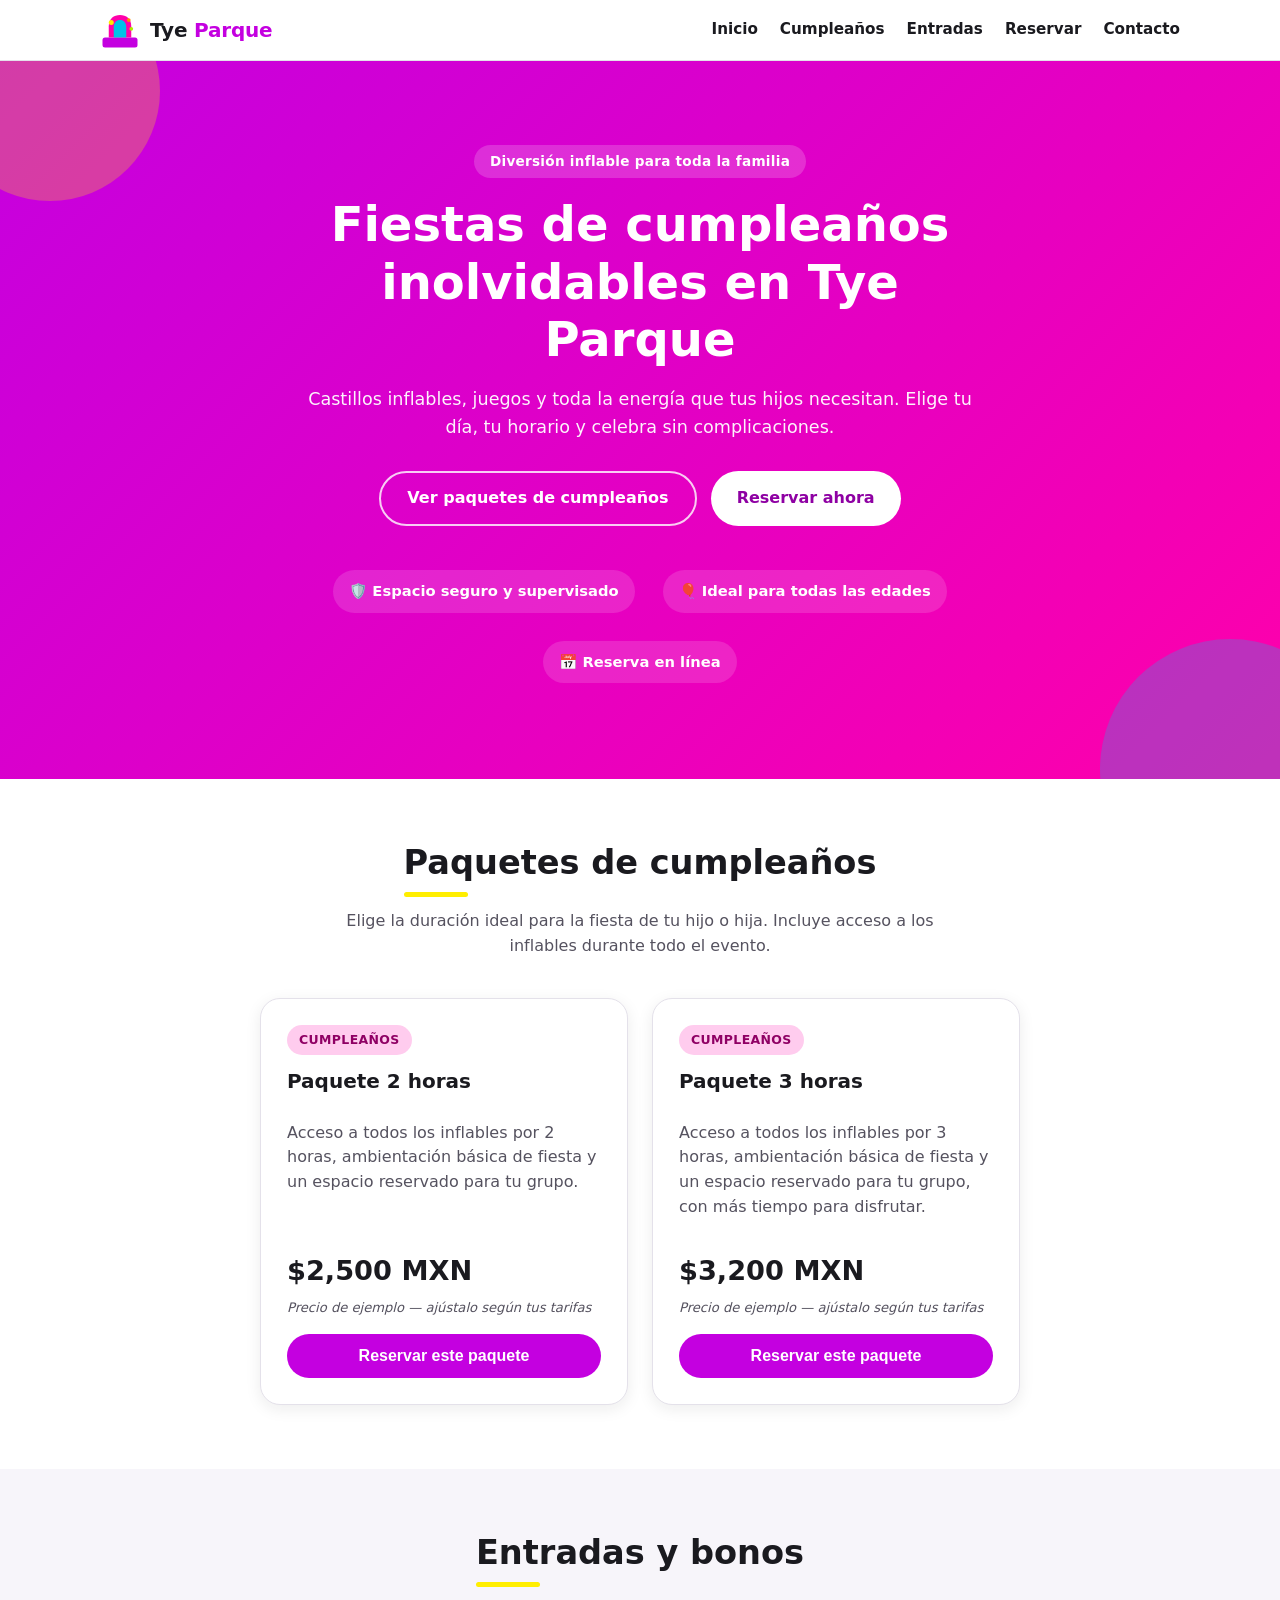
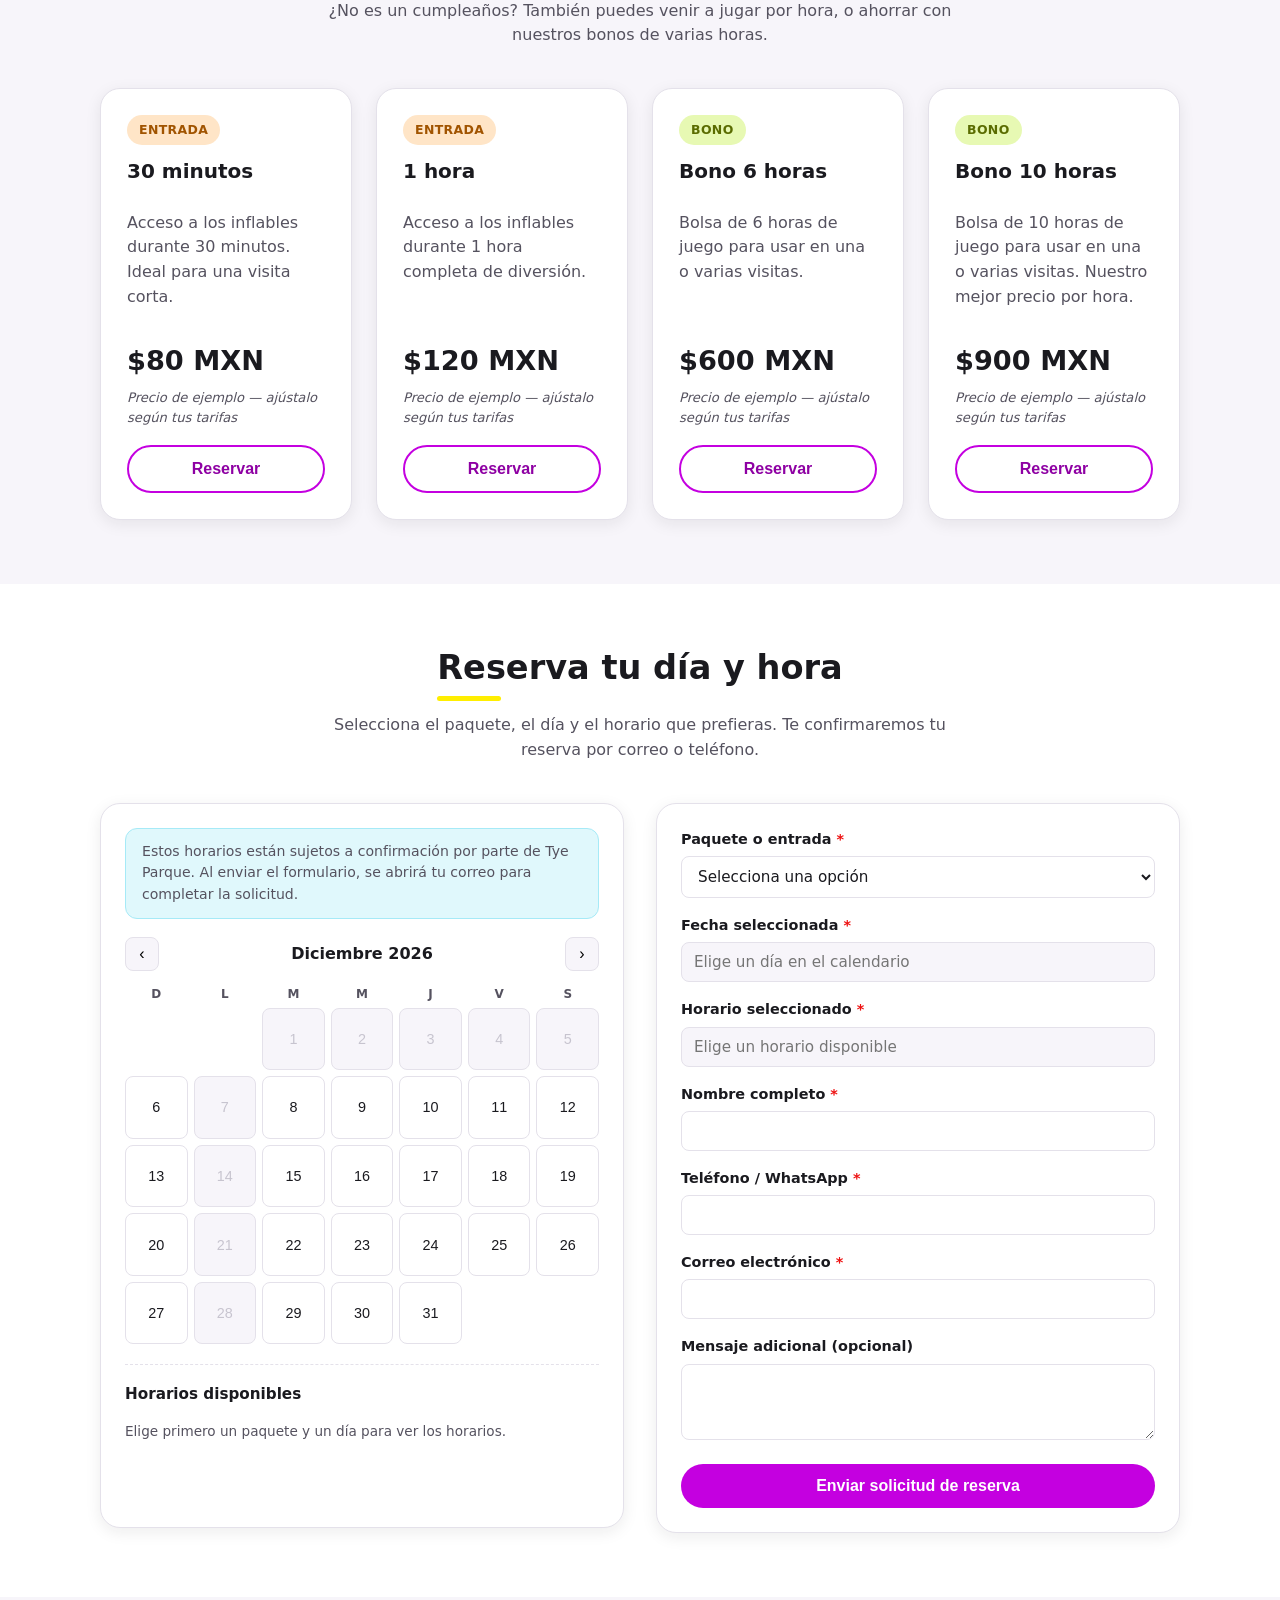
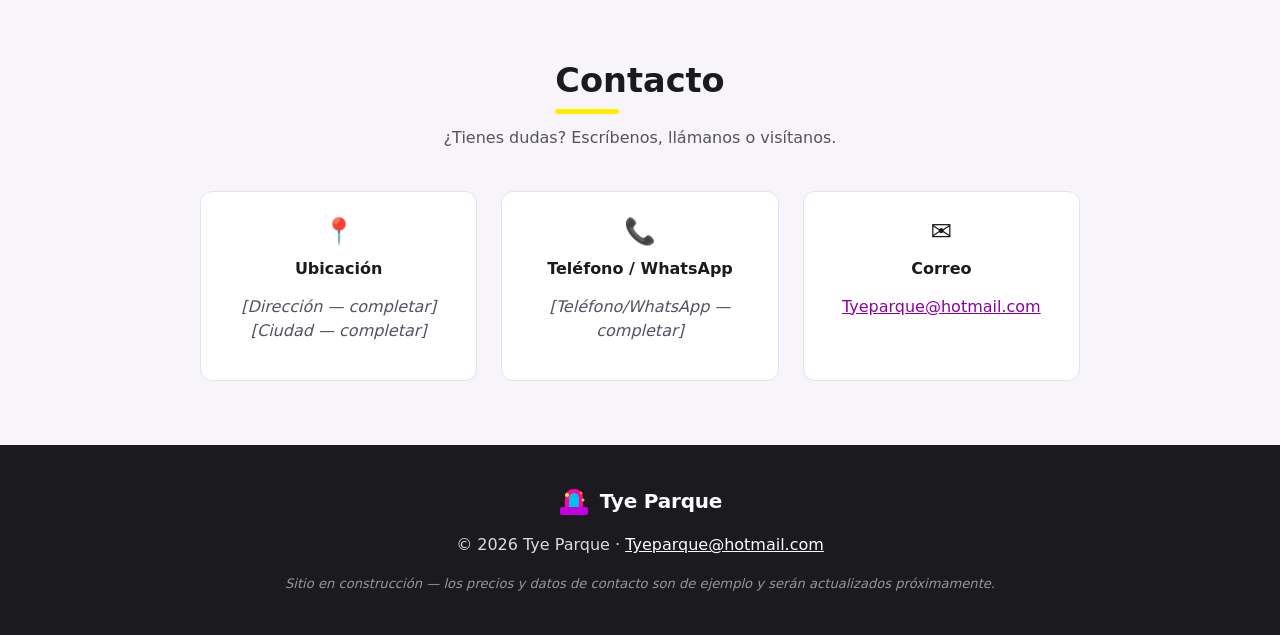
==== index.html @ 2d92a254 "Add Tye Parque static website with birthday booking calendar Builds a single-page site (no framework" ====
<!doctype html>
<html lang="es">
<head>
  <meta charset="UTF-8" />
  <meta name="viewport" content="width=device-width, initial-scale=1.0" />
  <title>Tye Parque — Parque infantil inflable y fiestas de cumpleaños</title>
  <meta name="description" content="Tye Parque: parque infantil inflable para fiestas de cumpleaños. Reserva tu día y hora en línea. Entradas, bonos y paquetes de cumpleaños." />
  <link rel="icon" type="image/svg+xml" href="favicon.svg" />
  <link rel="stylesheet" href="css/styles.css" />
</head>
<body>

  <header class="site-header">
    <div class="container">
      <a class="brand" href="#inicio">
        <img src="assets/logo.svg" alt="" width="40" height="40" />
        <span class="logo-text">Tye <span>Parque</span></span>
      </a>
      <button class="nav-toggle" id="nav-toggle" aria-expanded="false" aria-controls="main-nav" aria-label="Abrir menú">☰</button>
      <nav class="main-nav" id="main-nav">
        <a href="#inicio">Inicio</a>
        <a href="#paquetes">Cumpleaños</a>
        <a href="#entradas">Entradas</a>
        <a href="#reservar">Reservar</a>
        <a href="#contacto">Contacto</a>
      </nav>
    </div>
  </header>

  <main>

    <!-- ===== Hero ===== -->
    <section id="inicio" class="hero">
      <div class="container hero-inner">
        <span class="hero-eyebrow">Diversión inflable para toda la familia</span>
        <h1>Fiestas de cumpleaños inolvidables en Tye Parque</h1>
        <p>Castillos inflables, juegos y toda la energía que tus hijos necesitan. Elige tu día, tu horario y celebra sin complicaciones.</p>
        <div class="hero-actions">
          <a class="btn btn-outline" href="#paquetes">Ver paquetes de cumpleaños</a>
          <a class="btn btn-primary" href="#reservar" style="background:#fff;color:var(--color-primary-dark);">Reservar ahora</a>
        </div>
        <div class="trust-badges">
          <span class="trust-badge">🛡️ Espacio seguro y supervisado</span>
          <span class="trust-badge">🎈 Ideal para todas las edades</span>
          <span class="trust-badge">📅 Reserva en línea</span>
        </div>
      </div>
    </section>

    <!-- ===== Paquetes de cumpleaños ===== -->
    <section id="paquetes" class="section">
      <div class="container">
        <div class="section-head">
          <h2>Paquetes de cumpleaños</h2>
          <p class="section-lead">Elige la duración ideal para la fiesta de tu hijo o hija. Incluye acceso a los inflables durante todo el evento.</p>
        </div>
        <div class="card-grid card-grid--2">

          <div class="card">
            <span class="chip chip--cumple">Cumpleaños</span>
            <h3>Paquete 2 horas</h3>
            <p>Acceso a todos los inflables por 2 horas, ambientación básica de fiesta y un espacio reservado para tu grupo.</p>
            <div class="price-row">
              <!-- PLACEHOLDER:PRICE -->
              <span class="price-example">$2,500 MXN</span>
            </div>
            <small class="placeholder-note">Precio de ejemplo — ajústalo según tus tarifas</small>
            <button class="btn btn-primary btn-block reservar-paquete" data-package="cumple_2h">Reservar este paquete</button>
          </div>

          <div class="card">
            <span class="chip chip--cumple">Cumpleaños</span>
            <h3>Paquete 3 horas</h3>
            <p>Acceso a todos los inflables por 3 horas, ambientación básica de fiesta y un espacio reservado para tu grupo, con más tiempo para disfrutar.</p>
            <div class="price-row">
              <!-- PLACEHOLDER:PRICE -->
              <span class="price-example">$3,200 MXN</span>
            </div>
            <small class="placeholder-note">Precio de ejemplo — ajústalo según tus tarifas</small>
            <button class="btn btn-primary btn-block reservar-paquete" data-package="cumple_3h">Reservar este paquete</button>
          </div>

        </div>
      </div>
    </section>

    <!-- ===== Entradas y bonos ===== -->
    <section id="entradas" class="section section--alt">
      <div class="container">
        <div class="section-head">
          <h2>Entradas y bonos</h2>
          <p class="section-lead">¿No es un cumpleaños? También puedes venir a jugar por hora, o ahorrar con nuestros bonos de varias horas.</p>
        </div>
        <div class="card-grid">

          <div class="card">
            <span class="chip chip--entrada">Entrada</span>
            <h3>30 minutos</h3>
            <p>Acceso a los inflables durante 30 minutos. Ideal para una visita corta.</p>
            <div class="price-row">
              <!-- PLACEHOLDER:PRICE -->
              <span class="price-example">$80 MXN</span>
            </div>
            <small class="placeholder-note">Precio de ejemplo — ajústalo según tus tarifas</small>
            <button class="btn btn-secondary btn-block reservar-paquete" data-package="entrada_30m">Reservar</button>
          </div>

          <div class="card">
            <span class="chip chip--entrada">Entrada</span>
            <h3>1 hora</h3>
            <p>Acceso a los inflables durante 1 hora completa de diversión.</p>
            <div class="price-row">
              <!-- PLACEHOLDER:PRICE -->
              <span class="price-example">$120 MXN</span>
            </div>
            <small class="placeholder-note">Precio de ejemplo — ajústalo según tus tarifas</small>
            <button class="btn btn-secondary btn-block reservar-paquete" data-package="entrada_1h">Reservar</button>
          </div>

          <div class="card">
            <span class="chip chip--bono">Bono</span>
            <h3>Bono 6 horas</h3>
            <p>Bolsa de 6 horas de juego para usar en una o varias visitas.</p>
            <div class="price-row">
              <!-- PLACEHOLDER:PRICE -->
              <span class="price-example">$600 MXN</span>
            </div>
            <small class="placeholder-note">Precio de ejemplo — ajústalo según tus tarifas</small>
            <button class="btn btn-secondary btn-block reservar-paquete" data-package="bono_6h">Reservar</button>
          </div>

          <div class="card">
            <span class="chip chip--bono">Bono</span>
            <h3>Bono 10 horas</h3>
            <p>Bolsa de 10 horas de juego para usar en una o varias visitas. Nuestro mejor precio por hora.</p>
            <div class="price-row">
              <!-- PLACEHOLDER:PRICE -->
              <span class="price-example">$900 MXN</span>
            </div>
            <small class="placeholder-note">Precio de ejemplo — ajústalo según tus tarifas</small>
            <button class="btn btn-secondary btn-block reservar-paquete" data-package="bono_10h">Reservar</button>
          </div>

        </div>
      </div>
    </section>

    <!-- ===== Reservar ===== -->
    <section id="reservar" class="section">
      <div class="container">
        <div class="section-head">
          <h2>Reserva tu día y hora</h2>
          <p class="section-lead">Selecciona el paquete, el día y el horario que prefieras. Te confirmaremos tu reserva por correo o teléfono.</p>
        </div>

        <div class="reserve-layout">

          <div class="calendar-card">
            <div class="reserve-note">
              Estos horarios están sujetos a confirmación por parte de Tye Parque. Al enviar el formulario, se abrirá tu correo para completar la solicitud.
            </div>
            <div class="calendar-header">
              <button type="button" id="cal-prev" aria-label="Mes anterior">‹</button>
              <span id="calendar-month-label"></span>
              <button type="button" id="cal-next" aria-label="Mes siguiente">›</button>
            </div>
            <div class="calendar-weekdays">
              <span>D</span><span>L</span><span>M</span><span>M</span><span>J</span><span>V</span><span>S</span>
            </div>
            <div class="calendar-grid" id="calendar-grid"></div>

            <div class="timeslots-wrap">
              <h4>Horarios disponibles</h4>
              <p class="muted-hint" id="timeslots-hint">Elige primero un paquete y un día para ver los horarios.</p>
              <div class="timeslot-grid" id="timeslot-grid"></div>
            </div>

            <p class="selection-summary" id="selection-summary"></p>
          </div>

          <div class="form-card">
            <form id="reservation-form" novalidate>
              <div class="form-field">
                <label for="paquete">Paquete o entrada <span class="required-mark">*</span></label>
                <select id="paquete" name="paquete" required>
                  <option value="">Selecciona una opción</option>
                  <option value="cumple_2h">Cumpleaños — 2 horas</option>
                  <option value="cumple_3h">Cumpleaños — 3 horas</option>
                  <option value="entrada_30m">Entrada — 30 minutos</option>
                  <option value="entrada_1h">Entrada — 1 hora</option>
                  <option value="bono_6h">Bono — 6 horas</option>
                  <option value="bono_10h">Bono — 10 horas</option>
                </select>
                <span class="field-error">Selecciona un paquete o entrada.</span>
              </div>

              <div class="form-field">
                <label for="fecha">Fecha seleccionada <span class="required-mark">*</span></label>
                <input type="text" id="fecha" name="fecha" placeholder="Elige un día en el calendario" readonly required />
                <span class="field-error">Selecciona un día en el calendario.</span>
              </div>

              <div class="form-field">
                <label for="hora">Horario seleccionado <span class="required-mark">*</span></label>
                <input type="text" id="hora" name="hora" placeholder="Elige un horario disponible" readonly required />
                <span class="field-error">Selecciona un horario disponible.</span>
              </div>

              <div class="form-field">
                <label for="nombre">Nombre completo <span class="required-mark">*</span></label>
                <input type="text" id="nombre" name="nombre" required />
                <span class="field-error">Escribe tu nombre.</span>
              </div>

              <div class="form-field">
                <label for="telefono">Teléfono / WhatsApp <span class="required-mark">*</span></label>
                <input type="tel" id="telefono" name="telefono" required />
                <span class="field-error">Escribe un teléfono válido.</span>
              </div>

              <div class="form-field">
                <label for="email">Correo electrónico <span class="required-mark">*</span></label>
                <input type="email" id="email" name="email" required />
                <span class="field-error">Escribe un correo válido.</span>
              </div>

              <div class="form-field">
                <label for="mensaje">Mensaje adicional (opcional)</label>
                <textarea id="mensaje" name="mensaje" rows="3"></textarea>
              </div>

              <button type="submit" class="btn btn-primary btn-block">Enviar solicitud de reserva</button>

              <div class="form-status" id="form-status" role="status"></div>
            </form>
          </div>

        </div>
      </div>
    </section>

    <!-- ===== Contacto ===== -->
    <section id="contacto" class="section section--alt">
      <div class="container">
        <div class="section-head">
          <h2>Contacto</h2>
          <p class="section-lead">¿Tienes dudas? Escríbenos, llámanos o visítanos.</p>
        </div>
        <div class="contact-grid">
          <div class="contact-card">
            <div class="icon">📍</div>
            <h3>Ubicación</h3>
            <p class="placeholder-text">[Dirección — completar]<br />[Ciudad — completar]</p>
          </div>
          <div class="contact-card">
            <div class="icon">📞</div>
            <h3>Teléfono / WhatsApp</h3>
            <p class="placeholder-text">[Teléfono/WhatsApp — completar]</p>
          </div>
          <div class="contact-card">
            <div class="icon">✉️</div>
            <h3>Correo</h3>
            <p><a href="mailto:Tyeparque@hotmail.com">Tyeparque@hotmail.com</a></p>
          </div>
        </div>
      </div>
    </section>

  </main>

  <footer class="site-footer">
    <div class="container">
      <div class="brand">
        <img src="assets/logo.svg" alt="" width="32" height="32" />
        <span class="logo-text" style="color:#fff;">Tye Parque</span>
      </div>
      <p>© <span id="footer-year"></span> Tye Parque · <a href="mailto:Tyeparque@hotmail.com">Tyeparque@hotmail.com</a></p>
      <p class="footer-disclaimer">Sitio en construcción — los precios y datos de contacto son de ejemplo y serán actualizados próximamente.</p>
    </div>
  </footer>

  <script src="js/calendar.js" defer></script>
  <script src="js/form.js" defer></script>
  <script>
    document.getElementById('footer-year').textContent = new Date().getFullYear();
    document.getElementById('nav-toggle').addEventListener('click', function () {
      var nav = document.getElementById('main-nav');
      var isOpen = nav.classList.toggle('is-open');
      this.setAttribute('aria-expanded', isOpen ? 'true' : 'false');
    });
    document.getElementById('main-nav').addEventListener('click', function (e) {
      if (e.target.tagName === 'A') {
        this.classList.remove('is-open');
        document.getElementById('nav-toggle').setAttribute('aria-expanded', 'false');
      }
    });
  </script>
</body>
</html>
---- css/styles.css ----
/* ===== Tye Parque — Design tokens ===== */
:root {
  /* Brand palette (from reference images) */
  --tp-magenta: #FF00AA;
  --tp-purple: #C400E0;
  --tp-cyan: #00C2E8;
  --tp-yellow: #FFEE00;
  --tp-orange: #FF8A00;
  --tp-red: #EE1111;
  --tp-lime: #AEEA00;

  /* Functional roles */
  --color-primary: var(--tp-purple);
  --color-primary-dark: #8E00A3;
  --color-secondary: var(--tp-cyan);
  --color-secondary-dark: #0092B0;
  --color-accent-cumple: var(--tp-magenta);
  --color-accent-entrada: var(--tp-orange);
  --color-accent-bono: var(--tp-lime);
  --color-accent-warn: var(--tp-red);
  --color-accent-highlight: var(--tp-yellow);

  /* Neutrals */
  --color-ink: #1a1a1f;
  --color-ink-soft: #55525f;
  --color-bg: #ffffff;
  --color-bg-alt: #f7f5fa;
  --color-border: #e4e1ea;
  --color-white: #ffffff;

  --radius-md: 12px;
  --radius-lg: 20px;
  --shadow-card: 0 4px 16px rgba(26, 26, 31, 0.08);
  --shadow-card-hover: 0 8px 24px rgba(26, 26, 31, 0.14);
  --max-width: 1120px;
}

* {
  box-sizing: border-box;
}

html {
  scroll-behavior: smooth;
  scroll-padding-top: 76px;
}

body {
  margin: 0;
  font-family: "Segoe UI", system-ui, -apple-system, Roboto, sans-serif;
  color: var(--color-ink);
  background: var(--color-bg);
  line-height: 1.55;
}

img,
svg {
  max-width: 100%;
  display: block;
}

a {
  color: var(--color-primary-dark);
}

.container {
  max-width: var(--max-width);
  margin: 0 auto;
  padding: 0 20px;
}

h1,
h2,
h3 {
  line-height: 1.2;
  margin: 0 0 12px;
}

h2 {
  font-size: clamp(1.6rem, 3vw, 2.1rem);
  position: relative;
  display: inline-block;
}

h2::after {
  content: "";
  display: block;
  width: 64px;
  height: 5px;
  border-radius: 3px;
  background: var(--tp-yellow);
  margin-top: 8px;
}

.section-lead {
  color: var(--color-ink-soft);
  max-width: 640px;
  margin: 0 auto 36px;
}

.section {
  padding: 64px 0;
}

.section--alt {
  background: var(--color-bg-alt);
}

.section-head {
  text-align: center;
  margin-bottom: 40px;
}

/* ===== Buttons ===== */
.btn {
  display: inline-flex;
  align-items: center;
  justify-content: center;
  gap: 8px;
  border: none;
  border-radius: 999px;
  padding: 13px 26px;
  font-size: 1rem;
  font-weight: 600;
  cursor: pointer;
  text-decoration: none;
  transition: transform 0.15s ease, box-shadow 0.15s ease, background 0.15s ease;
}

.btn:focus-visible {
  outline: 3px solid var(--color-secondary);
  outline-offset: 2px;
}

.btn-primary {
  background: var(--color-primary);
  color: var(--color-white);
}

.btn-primary:hover {
  background: var(--color-primary-dark);
  transform: translateY(-1px);
}

.btn-secondary {
  background: var(--color-white);
  color: var(--color-primary-dark);
  border: 2px solid var(--color-primary);
}

.btn-secondary:hover {
  background: var(--color-bg-alt);
}

.btn-outline {
  background: transparent;
  color: var(--color-white);
  border: 2px solid rgba(255, 255, 255, 0.8);
}

.btn-outline:hover {
  background: rgba(255, 255, 255, 0.15);
}

.btn-block {
  width: 100%;
}

/* ===== Header ===== */
.site-header {
  position: sticky;
  top: 0;
  z-index: 50;
  background: var(--color-white);
  border-bottom: 1px solid var(--color-border);
}

.site-header .container {
  display: flex;
  align-items: center;
  justify-content: space-between;
  gap: 16px;
  padding-top: 10px;
  padding-bottom: 10px;
}

.brand {
  display: flex;
  align-items: center;
  gap: 10px;
  text-decoration: none;
  color: var(--color-ink);
}

.logo-text {
  font-weight: 800;
  font-size: 1.25rem;
  letter-spacing: -0.01em;
}

.logo-text span {
  color: var(--color-primary);
}

.main-nav {
  display: flex;
  align-items: center;
  gap: 22px;
}

.main-nav a {
  color: var(--color-ink);
  text-decoration: none;
  font-weight: 600;
  font-size: 0.95rem;
}

.main-nav a:hover {
  color: var(--color-primary);
}

.nav-toggle {
  display: none;
  background: none;
  border: 2px solid var(--color-border);
  border-radius: 8px;
  padding: 8px 10px;
  font-size: 1.2rem;
  cursor: pointer;
}

/* ===== Hero ===== */
.hero {
  background: linear-gradient(135deg, var(--tp-purple) 0%, var(--tp-magenta) 100%);
  color: var(--color-white);
  padding: 84px 0 96px;
  text-align: center;
  position: relative;
  overflow: hidden;
}

.hero::before,
.hero::after {
  content: "";
  position: absolute;
  border-radius: 50%;
  opacity: 0.25;
}

.hero::before {
  width: 220px;
  height: 220px;
  background: var(--tp-yellow);
  top: -80px;
  left: -60px;
}

.hero::after {
  width: 260px;
  height: 260px;
  background: var(--tp-cyan);
  bottom: -120px;
  right: -80px;
}

.hero-inner {
  position: relative;
  z-index: 1;
  max-width: 720px;
  margin: 0 auto;
}

.hero-eyebrow {
  display: inline-block;
  background: rgba(255, 255, 255, 0.18);
  border-radius: 999px;
  padding: 6px 16px;
  font-weight: 600;
  font-size: 0.85rem;
  margin-bottom: 18px;
  letter-spacing: 0.02em;
}

.hero h1 {
  font-size: clamp(2rem, 5vw, 3rem);
  margin-bottom: 14px;
}

.hero p {
  font-size: 1.1rem;
  opacity: 0.95;
  margin-bottom: 30px;
}

.hero-actions {
  display: flex;
  gap: 14px;
  justify-content: center;
  flex-wrap: wrap;
}

.trust-badges {
  display: flex;
  gap: 28px;
  justify-content: center;
  flex-wrap: wrap;
  margin-top: 44px;
  position: relative;
  z-index: 1;
}

.trust-badge {
  display: flex;
  align-items: center;
  gap: 8px;
  font-weight: 600;
  font-size: 0.92rem;
  background: rgba(255, 255, 255, 0.14);
  padding: 10px 16px;
  border-radius: 999px;
}

/* ===== Cards grid ===== */
.card-grid {
  display: grid;
  grid-template-columns: repeat(auto-fit, minmax(240px, 1fr));
  gap: 24px;
}

.card-grid--2 {
  grid-template-columns: repeat(auto-fit, minmax(280px, 1fr));
  max-width: 760px;
  margin: 0 auto;
}

.card {
  background: var(--color-white);
  border: 1px solid var(--color-border);
  border-radius: var(--radius-lg);
  padding: 26px;
  box-shadow: var(--shadow-card);
  display: flex;
  flex-direction: column;
  transition: box-shadow 0.15s ease, transform 0.15s ease;
}

.card:hover {
  box-shadow: var(--shadow-card-hover);
  transform: translateY(-2px);
}

.chip {
  display: inline-block;
  align-self: flex-start;
  font-size: 0.78rem;
  font-weight: 700;
  text-transform: uppercase;
  letter-spacing: 0.03em;
  padding: 5px 12px;
  border-radius: 999px;
  color: var(--color-ink);
  margin-bottom: 14px;
}

.chip--cumple {
  background: color-mix(in srgb, var(--color-accent-cumple) 20%, white);
  color: #8f0064;
}

.chip--entrada {
  background: color-mix(in srgb, var(--color-accent-entrada) 22%, white);
  color: #a15400;
}

.chip--bono {
  background: color-mix(in srgb, var(--color-accent-bono) 30%, white);
  color: #5a6c00;
}

.card h3 {
  font-size: 1.25rem;
}

.card p {
  color: var(--color-ink-soft);
  flex-grow: 1;
}

.price-row {
  display: flex;
  align-items: baseline;
  gap: 8px;
  margin: 14px 0 6px;
}

.price-example {
  font-size: 1.7rem;
  font-weight: 800;
  color: var(--color-ink);
}

.placeholder-note {
  display: block;
  color: var(--color-ink-soft);
  font-style: italic;
  font-size: 0.82rem;
  margin-bottom: 16px;
}

.placeholder-text {
  color: var(--color-ink-soft);
  font-style: italic;
}

/* ===== Reservation section ===== */
.reserve-layout {
  display: grid;
  grid-template-columns: 1fr 1fr;
  gap: 32px;
  align-items: start;
}

.reserve-note {
  background: color-mix(in srgb, var(--tp-cyan) 12%, white);
  border: 1px solid color-mix(in srgb, var(--tp-cyan) 35%, white);
  border-radius: var(--radius-md);
  padding: 12px 16px;
  font-size: 0.88rem;
  color: var(--color-ink-soft);
  margin-bottom: 18px;
}

.calendar-card,
.form-card {
  background: var(--color-white);
  border: 1px solid var(--color-border);
  border-radius: var(--radius-lg);
  padding: 24px;
  box-shadow: var(--shadow-card);
}

.calendar-header {
  display: flex;
  align-items: center;
  justify-content: space-between;
  margin-bottom: 14px;
}

.calendar-header button {
  background: var(--color-bg-alt);
  border: 1px solid var(--color-border);
  border-radius: 8px;
  width: 34px;
  height: 34px;
  font-size: 1rem;
  cursor: pointer;
}

.calendar-header button:hover {
  background: var(--color-border);
}

#calendar-month-label {
  font-weight: 700;
  text-transform: capitalize;
}

.calendar-weekdays,
.calendar-grid {
  display: grid;
  grid-template-columns: repeat(7, 1fr);
  gap: 6px;
}

.calendar-weekdays span {
  text-align: center;
  font-size: 0.75rem;
  font-weight: 700;
  color: var(--color-ink-soft);
  padding-bottom: 4px;
}

.day-btn {
  aspect-ratio: 1 / 1;
  border: 1px solid var(--color-border);
  background: var(--color-bg);
  border-radius: 8px;
  cursor: pointer;
  font-size: 0.9rem;
  color: var(--color-ink);
}

.day-btn:hover:not(:disabled) {
  border-color: var(--color-secondary);
}

.day-btn:disabled {
  color: #c7c4cf;
  background: var(--color-bg-alt);
  cursor: not-allowed;
}

.day-btn.is-empty {
  border: none;
  background: transparent;
  cursor: default;
}

.day-btn.is-selected {
  background: var(--color-secondary);
  border-color: var(--color-secondary-dark);
  color: var(--color-white);
  font-weight: 700;
}

.timeslots-wrap {
  margin-top: 20px;
  padding-top: 18px;
  border-top: 1px dashed var(--color-border);
}

.timeslots-wrap h4 {
  margin: 0 0 10px;
  font-size: 0.95rem;
}

.timeslot-grid {
  display: grid;
  grid-template-columns: repeat(auto-fill, minmax(78px, 1fr));
  gap: 8px;
}

.slot-btn {
  border: 1px solid var(--color-border);
  background: var(--color-bg);
  border-radius: 8px;
  padding: 8px 4px;
  font-size: 0.85rem;
  cursor: pointer;
}

.slot-btn:hover {
  border-color: var(--color-secondary);
}

.slot-btn.is-selected {
  background: var(--color-primary);
  border-color: var(--color-primary-dark);
  color: var(--color-white);
  font-weight: 700;
}

.selection-summary {
  margin-top: 16px;
  font-size: 0.9rem;
  font-weight: 600;
  color: var(--color-primary-dark);
  min-height: 1.2em;
}

.muted-hint {
  color: var(--color-ink-soft);
  font-size: 0.85rem;
}

/* ===== Form ===== */
.form-field {
  margin-bottom: 16px;
}

.form-field label {
  display: block;
  font-weight: 600;
  margin-bottom: 6px;
  font-size: 0.9rem;
}

.required-mark {
  color: var(--color-accent-warn);
}

.form-field input,
.form-field select,
.form-field textarea {
  width: 100%;
  padding: 10px 12px;
  border: 1px solid var(--color-border);
  border-radius: 8px;
  font-size: 0.95rem;
  font-family: inherit;
  background: var(--color-white);
  color: var(--color-ink);
}

.form-field input:focus,
.form-field select:focus,
.form-field textarea:focus {
  outline: none;
  border-color: var(--color-secondary);
  box-shadow: 0 0 0 3px color-mix(in srgb, var(--color-secondary) 25%, white);
}

.form-field input[readonly] {
  background: var(--color-bg-alt);
  color: var(--color-ink-soft);
}

.field-error {
  color: var(--color-accent-warn);
  font-size: 0.8rem;
  margin-top: 4px;
  display: none;
}

.form-field.has-error input,
.form-field.has-error select {
  border-color: var(--color-accent-warn);
}

.form-field.has-error .field-error {
  display: block;
}

.form-status {
  margin-top: 14px;
  padding: 12px 14px;
  border-radius: 8px;
  font-size: 0.88rem;
  display: none;
}

.form-status.is-visible {
  display: block;
}

.form-status.is-success {
  background: color-mix(in srgb, var(--tp-lime) 25%, white);
  color: #4a5a00;
}

.form-status.is-error {
  background: color-mix(in srgb, var(--tp-red) 12%, white);
  color: #a10c0c;
}

/* ===== Contact ===== */
.contact-grid {
  display: grid;
  grid-template-columns: repeat(auto-fit, minmax(220px, 1fr));
  gap: 24px;
  max-width: 880px;
  margin: 0 auto;
}

.contact-card {
  background: var(--color-white);
  border: 1px solid var(--color-border);
  border-radius: var(--radius-md);
  padding: 20px;
  text-align: center;
}

.contact-card .icon {
  font-size: 1.6rem;
  margin-bottom: 8px;
}

.contact-card h3 {
  font-size: 1rem;
  margin-bottom: 6px;
}

/* ===== Footer ===== */
.site-footer {
  background: var(--color-ink);
  color: rgba(255, 255, 255, 0.85);
  padding: 40px 0 28px;
  text-align: center;
}

.site-footer .brand {
  color: var(--color-white);
  justify-content: center;
  margin-bottom: 12px;
}

.site-footer a {
  color: var(--color-white);
}

.footer-disclaimer {
  margin-top: 16px;
  font-size: 0.82rem;
  color: rgba(255, 255, 255, 0.55);
  font-style: italic;
}

/* ===== Responsive ===== */
@media (max-width: 860px) {
  .reserve-layout {
    grid-template-columns: 1fr;
  }
}

@media (max-width: 720px) {
  .main-nav {
    position: fixed;
    top: 60px;
    left: 0;
    right: 0;
    background: var(--color-white);
    flex-direction: column;
    align-items: flex-start;
    padding: 18px 20px;
    gap: 16px;
    border-bottom: 1px solid var(--color-border);
    box-shadow: var(--shadow-card);
    transform: translateY(-8px);
    opacity: 0;
    pointer-events: none;
    transition: opacity 0.15s ease, transform 0.15s ease;
  }

  .main-nav.is-open {
    transform: translateY(0);
    opacity: 1;
    pointer-events: auto;
  }

  .nav-toggle {
    display: inline-flex;
  }

  .hero {
    padding: 64px 0 72px;
  }
}
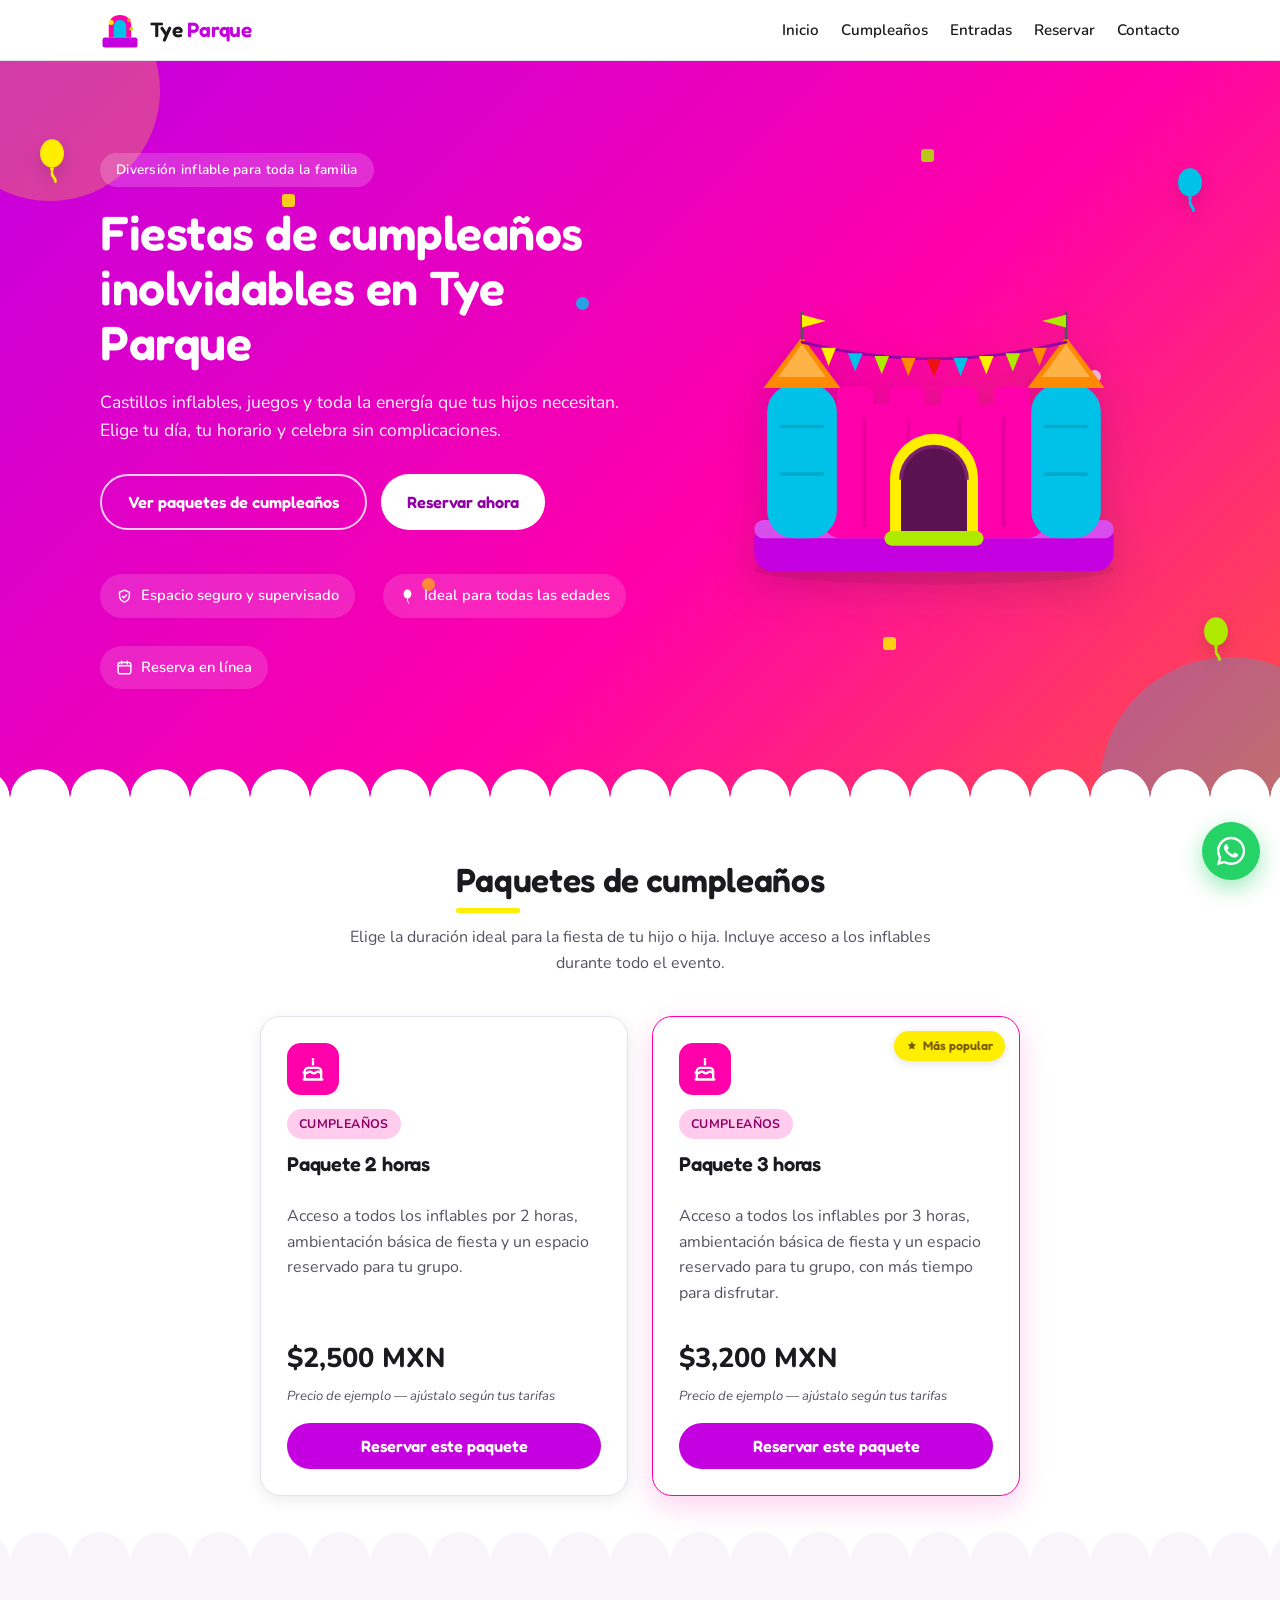
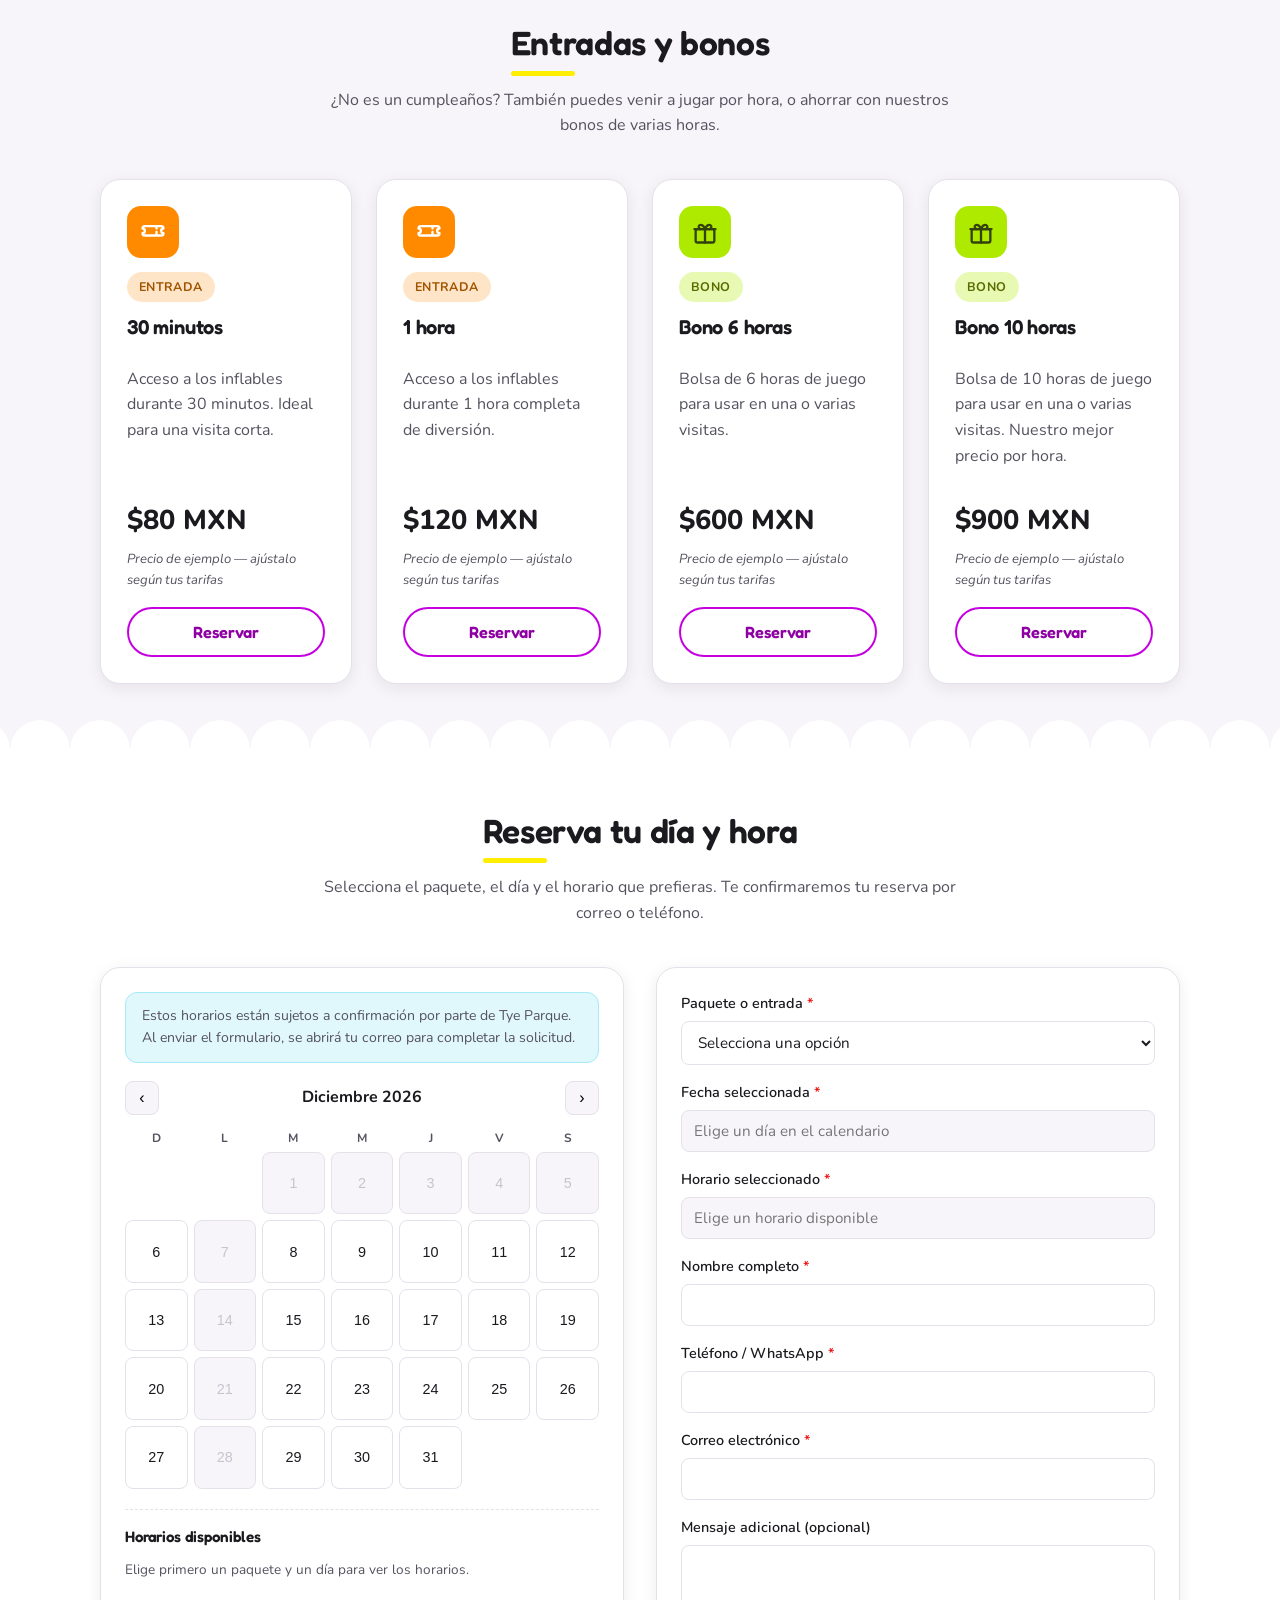
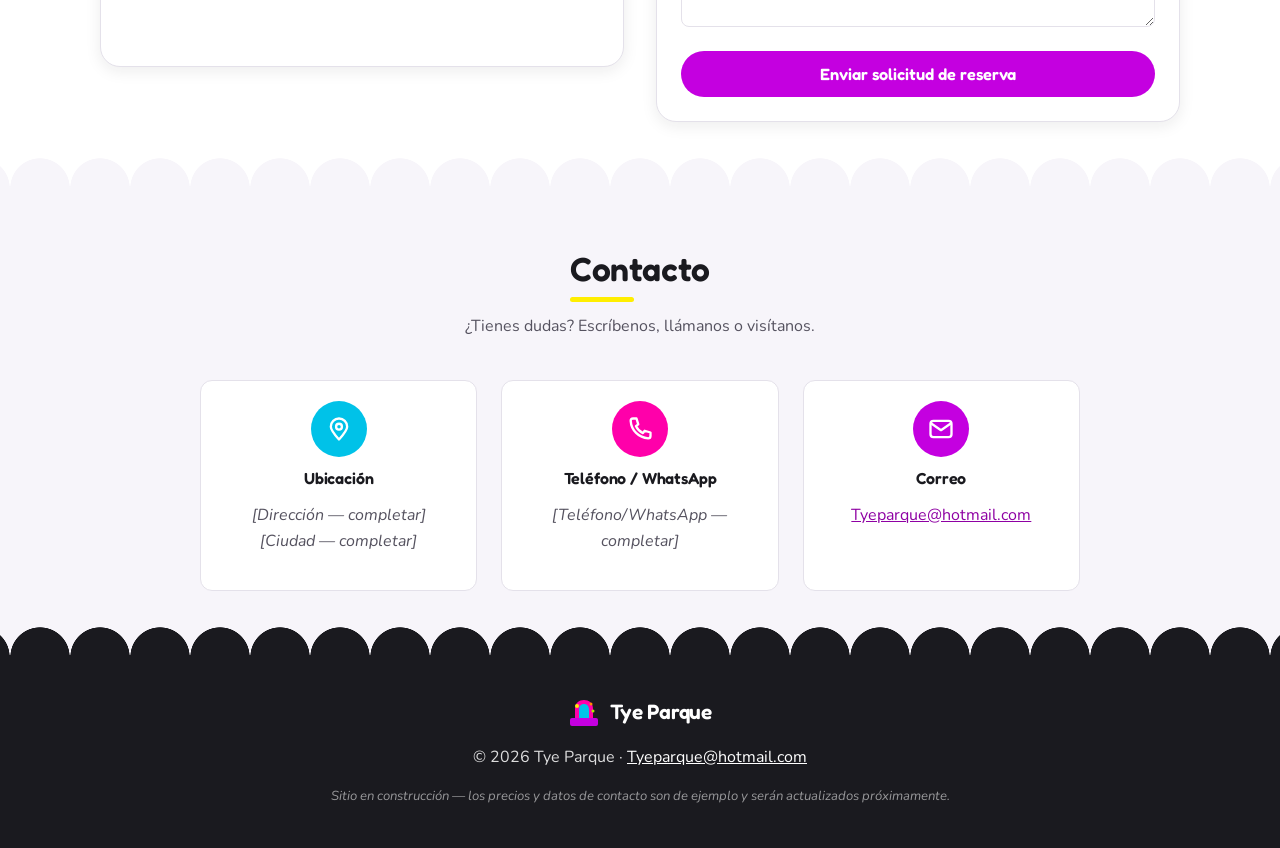
==== commit 5a307c9e: "re-diseño" ====
--- a/index.html
+++ b/index.html
@@ -6,9 +6,61 @@
   <title>Tye Parque — Parque infantil inflable y fiestas de cumpleaños</title>
   <meta name="description" content="Tye Parque: parque infantil inflable para fiestas de cumpleaños. Reserva tu día y hora en línea. Entradas, bonos y paquetes de cumpleaños." />
   <link rel="icon" type="image/svg+xml" href="favicon.svg" />
+  <link rel="preconnect" href="https://fonts.googleapis.com" />
+  <link rel="preconnect" href="https://fonts.gstatic.com" crossorigin />
+  <link rel="stylesheet" href="https://fonts.googleapis.com/css2?family=Fredoka:wght@400;500;600;700&family=Nunito:wght@400;600;700;800&display=swap" />
   <link rel="stylesheet" href="css/styles.css" />
 </head>
 <body>
+
+  <!-- ===== Sprite de íconos SVG (reutilizables con <use>) ===== -->
+  <svg class="svg-sprite" xmlns="http://www.w3.org/2000/svg" aria-hidden="true" focusable="false">
+    <symbol id="i-shield" viewBox="0 0 24 24" fill="none" stroke="currentColor" stroke-width="2" stroke-linecap="round" stroke-linejoin="round">
+      <path d="M12 3l7 3v5c0 4.5-3 7.5-7 9-4-1.5-7-4.5-7-9V6l7-3z"/><path d="M9 12l2 2 4-4"/>
+    </symbol>
+    <symbol id="i-balloon" viewBox="0 0 24 24" fill="currentColor">
+      <ellipse cx="12" cy="8.5" rx="5.5" ry="6.5"/>
+      <path d="M11 15h2l-.6 2.2h-.8z"/>
+      <path d="M12 17.5c0 2 1.6 2 1.6 4" fill="none" stroke="currentColor" stroke-width="1.3" stroke-linecap="round"/>
+    </symbol>
+    <symbol id="i-calendar" viewBox="0 0 24 24" fill="none" stroke="currentColor" stroke-width="2" stroke-linecap="round" stroke-linejoin="round">
+      <rect x="3" y="5" width="18" height="16" rx="3"/><path d="M3 9.5h18M8 3v4M16 3v4"/>
+    </symbol>
+    <symbol id="i-clock" viewBox="0 0 24 24" fill="none" stroke="currentColor" stroke-width="2" stroke-linecap="round" stroke-linejoin="round">
+      <circle cx="12" cy="12" r="9"/><path d="M12 7v5l3.5 2"/>
+    </symbol>
+    <symbol id="i-cake" viewBox="0 0 24 24" fill="none" stroke="currentColor" stroke-width="2" stroke-linecap="round" stroke-linejoin="round">
+      <path d="M4 21h16M5 21v-7a3 3 0 0 1 3-3h8a3 3 0 0 1 3 3v7"/>
+      <path d="M4 15c1.2 1 2.3 1 3.5 0s2.3-1 3.5 0 2.3 1 3.5 0 2.3-1 3.5 0"/>
+      <path d="M12 8V5.5"/><circle cx="12" cy="3.6" r="1.1" fill="currentColor" stroke="none"/>
+    </symbol>
+    <symbol id="i-ticket" viewBox="0 0 24 24" fill="none" stroke="currentColor" stroke-width="2" stroke-linecap="round" stroke-linejoin="round">
+      <path d="M3 9a2 2 0 0 1 2-2h14a2 2 0 0 1 2 2 2 2 0 0 0 0 4 2 2 0 0 1-2 2H5a2 2 0 0 1-2-2 2 2 0 0 0 0-4z"/>
+      <path d="M15 7v10" stroke-dasharray="2 3"/>
+    </symbol>
+    <symbol id="i-gift" viewBox="0 0 24 24" fill="none" stroke="currentColor" stroke-width="2" stroke-linecap="round" stroke-linejoin="round">
+      <rect x="4" y="9.5" width="16" height="11.5" rx="1.6"/><path d="M3 9.5h18M12 9.5V21"/>
+      <path d="M12 9.5C11 6.5 9 5.5 7.6 6S6.2 8.6 8 9.5M12 9.5c1-3 3-4 4.4-3.5S18 8.6 16 9.5"/>
+    </symbol>
+    <symbol id="i-location" viewBox="0 0 24 24" fill="none" stroke="currentColor" stroke-width="2" stroke-linecap="round" stroke-linejoin="round">
+      <path d="M12 21c4-4.5 7-8 7-11a7 7 0 0 0-14 0c0 3 3 6.5 7 11z"/><circle cx="12" cy="10" r="2.5"/>
+    </symbol>
+    <symbol id="i-phone" viewBox="0 0 24 24" fill="none" stroke="currentColor" stroke-width="2" stroke-linecap="round" stroke-linejoin="round">
+      <path d="M6 3h3l1.5 5-2 1.5a12 12 0 0 0 6 6l1.5-2 5 1.5v3a2 2 0 0 1-2 2A16 16 0 0 1 4 5a2 2 0 0 1 2-2z"/>
+    </symbol>
+    <symbol id="i-mail" viewBox="0 0 24 24" fill="none" stroke="currentColor" stroke-width="2" stroke-linecap="round" stroke-linejoin="round">
+      <rect x="3" y="5" width="18" height="14" rx="2.5"/><path d="M4 7.5l8 5.5 8-5.5"/>
+    </symbol>
+    <symbol id="i-star" viewBox="0 0 24 24" fill="currentColor">
+      <path d="M12 2.5l2.6 5.7 6.2.7-4.6 4.2 1.3 6.1L12 16.9 6.5 19.2l1.3-6.1L3.2 8.9l6.2-.7z"/>
+    </symbol>
+    <symbol id="i-menu" viewBox="0 0 24 24" fill="none" stroke="currentColor" stroke-width="2.2" stroke-linecap="round">
+      <path d="M4 7h16M4 12h16M4 17h16"/>
+    </symbol>
+    <symbol id="i-whatsapp" viewBox="0 0 24 24" fill="currentColor">
+      <path d="M12.04 2C6.58 2 2.13 6.45 2.13 11.91c0 1.75.46 3.45 1.32 4.95L2 22l5.25-1.38a9.9 9.9 0 0 0 4.79 1.22h.01c5.46 0 9.91-4.45 9.91-9.91C21.96 6.45 17.5 2 12.04 2zm0 18.15h-.01a8.2 8.2 0 0 1-4.19-1.15l-.3-.18-3.12.82.83-3.04-.2-.31a8.23 8.23 0 0 1-1.26-4.38c0-4.54 3.7-8.24 8.25-8.24 2.2 0 4.28.86 5.84 2.42a8.2 8.2 0 0 1 2.42 5.83c0 4.54-3.7 8.24-8.24 8.24zm4.52-6.16c-.25-.12-1.47-.72-1.69-.81-.23-.08-.39-.12-.56.13-.16.25-.64.81-.79.97-.14.17-.29.19-.54.06-.25-.12-1.05-.39-1.99-1.23-.74-.66-1.23-1.47-1.38-1.72-.14-.25-.02-.38.11-.51.11-.11.25-.29.37-.43.13-.14.17-.25.25-.42.08-.17.04-.31-.02-.43-.06-.12-.56-1.34-.76-1.84-.2-.48-.4-.42-.56-.43l-.48-.01c-.17 0-.43.06-.66.31-.23.25-.86.85-.86 2.07 0 1.22.89 2.4 1.01 2.56.12.17 1.75 2.67 4.23 3.74.59.26 1.05.41 1.41.52.59.19 1.13.16 1.56.1.48-.07 1.47-.6 1.68-1.18.21-.58.21-1.07.14-1.18-.06-.11-.22-.17-.47-.29z"/>
+    </symbol>
+  </svg>
 
   <header class="site-header">
     <div class="container">
@@ -16,7 +68,9 @@
         <img src="assets/logo.svg" alt="" width="40" height="40" />
         <span class="logo-text">Tye <span>Parque</span></span>
       </a>
-      <button class="nav-toggle" id="nav-toggle" aria-expanded="false" aria-controls="main-nav" aria-label="Abrir menú">☰</button>
+      <button class="nav-toggle" id="nav-toggle" aria-expanded="false" aria-controls="main-nav" aria-label="Abrir menú">
+        <svg class="icon" aria-hidden="true"><use href="#i-menu"/></svg>
+      </button>
       <nav class="main-nav" id="main-nav">
         <a href="#inicio">Inicio</a>
         <a href="#paquetes">Cumpleaños</a>
@@ -31,32 +85,49 @@
 
     <!-- ===== Hero ===== -->
     <section id="inicio" class="hero">
+      <span class="conf conf--1" aria-hidden="true"></span>
+      <span class="conf conf--2" aria-hidden="true"></span>
+      <span class="conf conf--3" aria-hidden="true"></span>
+      <span class="conf conf--4" aria-hidden="true"></span>
+      <span class="conf conf--5" aria-hidden="true"></span>
+      <span class="conf conf--6" aria-hidden="true"></span>
+
+      <svg class="hero-balloon hero-balloon--a" aria-hidden="true"><use href="#i-balloon"/></svg>
+      <svg class="hero-balloon hero-balloon--b" aria-hidden="true"><use href="#i-balloon"/></svg>
+      <svg class="hero-balloon hero-balloon--c" aria-hidden="true"><use href="#i-balloon"/></svg>
+
       <div class="container hero-inner">
-        <span class="hero-eyebrow">Diversión inflable para toda la familia</span>
-        <h1>Fiestas de cumpleaños inolvidables en Tye Parque</h1>
-        <p>Castillos inflables, juegos y toda la energía que tus hijos necesitan. Elige tu día, tu horario y celebra sin complicaciones.</p>
-        <div class="hero-actions">
-          <a class="btn btn-outline" href="#paquetes">Ver paquetes de cumpleaños</a>
-          <a class="btn btn-primary" href="#reservar" style="background:#fff;color:var(--color-primary-dark);">Reservar ahora</a>
-        </div>
-        <div class="trust-badges">
-          <span class="trust-badge">🛡️ Espacio seguro y supervisado</span>
-          <span class="trust-badge">🎈 Ideal para todas las edades</span>
-          <span class="trust-badge">📅 Reserva en línea</span>
+        <div class="hero-copy">
+          <span class="hero-eyebrow">Diversión inflable para toda la familia</span>
+          <h1>Fiestas de cumpleaños inolvidables en Tye Parque</h1>
+          <p>Castillos inflables, juegos y toda la energía que tus hijos necesitan. Elige tu día, tu horario y celebra sin complicaciones.</p>
+          <div class="hero-actions">
+            <a class="btn btn-outline" href="#paquetes">Ver paquetes de cumpleaños</a>
+            <a class="btn btn-on-hero" href="#reservar">Reservar ahora</a>
+          </div>
+          <div class="trust-badges">
+            <span class="trust-badge"><svg class="icon" aria-hidden="true"><use href="#i-shield"/></svg> Espacio seguro y supervisado</span>
+            <span class="trust-badge"><svg class="icon" aria-hidden="true"><use href="#i-balloon"/></svg> Ideal para todas las edades</span>
+            <span class="trust-badge"><svg class="icon" aria-hidden="true"><use href="#i-calendar"/></svg> Reserva en línea</span>
+          </div>
+        </div>
+        <div class="hero-art">
+          <img src="assets/hero-castle.svg" alt="" class="hero-castle" width="480" height="380" />
         </div>
       </div>
     </section>
 
     <!-- ===== Paquetes de cumpleaños ===== -->
-    <section id="paquetes" class="section">
+    <section id="paquetes" class="section scallop-top">
       <div class="container">
-        <div class="section-head">
+        <div class="section-head reveal">
           <h2>Paquetes de cumpleaños</h2>
           <p class="section-lead">Elige la duración ideal para la fiesta de tu hijo o hija. Incluye acceso a los inflables durante todo el evento.</p>
         </div>
         <div class="card-grid card-grid--2">
 
-          <div class="card">
+          <div class="card reveal">
+            <div class="card-icon card-icon--cumple"><svg aria-hidden="true"><use href="#i-cake"/></svg></div>
             <span class="chip chip--cumple">Cumpleaños</span>
             <h3>Paquete 2 horas</h3>
             <p>Acceso a todos los inflables por 2 horas, ambientación básica de fiesta y un espacio reservado para tu grupo.</p>
@@ -68,7 +139,9 @@
             <button class="btn btn-primary btn-block reservar-paquete" data-package="cumple_2h">Reservar este paquete</button>
           </div>
 
-          <div class="card">
+          <div class="card card--featured reveal">
+            <span class="card-ribbon"><svg class="icon" aria-hidden="true"><use href="#i-star"/></svg> Más popular</span>
+            <div class="card-icon card-icon--cumple"><svg aria-hidden="true"><use href="#i-cake"/></svg></div>
             <span class="chip chip--cumple">Cumpleaños</span>
             <h3>Paquete 3 horas</h3>
             <p>Acceso a todos los inflables por 3 horas, ambientación básica de fiesta y un espacio reservado para tu grupo, con más tiempo para disfrutar.</p>
@@ -85,15 +158,16 @@
     </section>
 
     <!-- ===== Entradas y bonos ===== -->
-    <section id="entradas" class="section section--alt">
+    <section id="entradas" class="section section--alt scallop-top">
       <div class="container">
-        <div class="section-head">
+        <div class="section-head reveal">
           <h2>Entradas y bonos</h2>
           <p class="section-lead">¿No es un cumpleaños? También puedes venir a jugar por hora, o ahorrar con nuestros bonos de varias horas.</p>
         </div>
         <div class="card-grid">
 
-          <div class="card">
+          <div class="card reveal">
+            <div class="card-icon card-icon--entrada"><svg aria-hidden="true"><use href="#i-ticket"/></svg></div>
             <span class="chip chip--entrada">Entrada</span>
             <h3>30 minutos</h3>
             <p>Acceso a los inflables durante 30 minutos. Ideal para una visita corta.</p>
@@ -105,7 +179,8 @@
             <button class="btn btn-secondary btn-block reservar-paquete" data-package="entrada_30m">Reservar</button>
           </div>
 
-          <div class="card">
+          <div class="card reveal">
+            <div class="card-icon card-icon--entrada"><svg aria-hidden="true"><use href="#i-ticket"/></svg></div>
             <span class="chip chip--entrada">Entrada</span>
             <h3>1 hora</h3>
             <p>Acceso a los inflables durante 1 hora completa de diversión.</p>
@@ -117,7 +192,8 @@
             <button class="btn btn-secondary btn-block reservar-paquete" data-package="entrada_1h">Reservar</button>
           </div>
 
-          <div class="card">
+          <div class="card reveal">
+            <div class="card-icon card-icon--bono"><svg aria-hidden="true"><use href="#i-gift"/></svg></div>
             <span class="chip chip--bono">Bono</span>
             <h3>Bono 6 horas</h3>
             <p>Bolsa de 6 horas de juego para usar en una o varias visitas.</p>
@@ -129,7 +205,8 @@
             <button class="btn btn-secondary btn-block reservar-paquete" data-package="bono_6h">Reservar</button>
           </div>
 
-          <div class="card">
+          <div class="card reveal">
+            <div class="card-icon card-icon--bono"><svg aria-hidden="true"><use href="#i-gift"/></svg></div>
             <span class="chip chip--bono">Bono</span>
             <h3>Bono 10 horas</h3>
             <p>Bolsa de 10 horas de juego para usar en una o varias visitas. Nuestro mejor precio por hora.</p>
@@ -146,16 +223,16 @@
     </section>
 
     <!-- ===== Reservar ===== -->
-    <section id="reservar" class="section">
+    <section id="reservar" class="section scallop-top">
       <div class="container">
-        <div class="section-head">
+        <div class="section-head reveal">
           <h2>Reserva tu día y hora</h2>
           <p class="section-lead">Selecciona el paquete, el día y el horario que prefieras. Te confirmaremos tu reserva por correo o teléfono.</p>
         </div>
 
         <div class="reserve-layout">
 
-          <div class="calendar-card">
+          <div class="calendar-card reveal">
             <div class="reserve-note">
               Estos horarios están sujetos a confirmación por parte de Tye Parque. Al enviar el formulario, se abrirá tu correo para completar la solicitud.
             </div>
@@ -178,7 +255,7 @@
             <p class="selection-summary" id="selection-summary"></p>
           </div>
 
-          <div class="form-card">
+          <div class="form-card reveal">
             <form id="reservation-form" novalidate>
               <div class="form-field">
                 <label for="paquete">Paquete o entrada <span class="required-mark">*</span></label>
@@ -240,25 +317,25 @@
     </section>
 
     <!-- ===== Contacto ===== -->
-    <section id="contacto" class="section section--alt">
+    <section id="contacto" class="section section--alt scallop-top">
       <div class="container">
-        <div class="section-head">
+        <div class="section-head reveal">
           <h2>Contacto</h2>
           <p class="section-lead">¿Tienes dudas? Escríbenos, llámanos o visítanos.</p>
         </div>
         <div class="contact-grid">
-          <div class="contact-card">
-            <div class="icon">📍</div>
+          <div class="contact-card reveal">
+            <div class="contact-icon contact-icon--location"><svg aria-hidden="true"><use href="#i-location"/></svg></div>
             <h3>Ubicación</h3>
             <p class="placeholder-text">[Dirección — completar]<br />[Ciudad — completar]</p>
           </div>
-          <div class="contact-card">
-            <div class="icon">📞</div>
+          <div class="contact-card reveal">
+            <div class="contact-icon contact-icon--phone"><svg aria-hidden="true"><use href="#i-phone"/></svg></div>
             <h3>Teléfono / WhatsApp</h3>
             <p class="placeholder-text">[Teléfono/WhatsApp — completar]</p>
           </div>
-          <div class="contact-card">
-            <div class="icon">✉️</div>
+          <div class="contact-card reveal">
+            <div class="contact-icon contact-icon--mail"><svg aria-hidden="true"><use href="#i-mail"/></svg></div>
             <h3>Correo</h3>
             <p><a href="mailto:Tyeparque@hotmail.com">Tyeparque@hotmail.com</a></p>
           </div>
@@ -268,7 +345,7 @@
 
   </main>
 
-  <footer class="site-footer">
+  <footer class="site-footer scallop-top">
     <div class="container">
       <div class="brand">
         <img src="assets/logo.svg" alt="" width="32" height="32" />
@@ -279,8 +356,15 @@
     </div>
   </footer>
 
+  <!-- ===== Botón flotante de WhatsApp ===== -->
+  <!-- PLACEHOLDER:WHATSAPP — reemplaza 5215500000000 por el número real con código de país -->
+  <a class="whatsapp-fab" href="https://wa.me/5215500000000?text=Hola%20Tye%20Parque,%20quiero%20información%20sobre%20una%20reserva" target="_blank" rel="noopener" aria-label="Escríbenos por WhatsApp">
+    <svg aria-hidden="true"><use href="#i-whatsapp"/></svg>
+  </a>
+
   <script src="js/calendar.js" defer></script>
   <script src="js/form.js" defer></script>
+  <script src="js/reveal.js" defer></script>
   <script>
     document.getElementById('footer-year').textContent = new Date().getFullYear();
     document.getElementById('nav-toggle').addEventListener('click', function () {
--- a/css/styles.css
+++ b/css/styles.css
@@ -33,6 +33,10 @@
   --shadow-card: 0 4px 16px rgba(26, 26, 31, 0.08);
   --shadow-card-hover: 0 8px 24px rgba(26, 26, 31, 0.14);
   --max-width: 1120px;
+
+  /* Typography (con fallback al sistema por si no cargan las fuentes) */
+  --font-display: "Fredoka", "Segoe UI", system-ui, -apple-system, sans-serif;
+  --font-body: "Nunito", "Segoe UI", system-ui, -apple-system, Roboto, sans-serif;
 }
 
 * {
@@ -46,10 +50,10 @@
 
 body {
   margin: 0;
-  font-family: "Segoe UI", system-ui, -apple-system, Roboto, sans-serif;
+  font-family: var(--font-body);
   color: var(--color-ink);
   background: var(--color-bg);
-  line-height: 1.55;
+  line-height: 1.6;
 }
 
 img,
@@ -70,8 +74,12 @@
 
 h1,
 h2,
-h3 {
-  line-height: 1.2;
+h3,
+h4 {
+  font-family: var(--font-display);
+  line-height: 1.15;
+  font-weight: 600;
+  letter-spacing: -0.01em;
   margin: 0 0 12px;
 }
 
@@ -119,7 +127,8 @@
   border: none;
   border-radius: 999px;
   padding: 13px 26px;
-  font-size: 1rem;
+  font-family: var(--font-display);
+  font-size: 1.02rem;
   font-weight: 600;
   cursor: pointer;
   text-decoration: none;
@@ -192,8 +201,9 @@
 }
 
 .logo-text {
-  font-weight: 800;
-  font-size: 1.25rem;
+  font-family: var(--font-display);
+  font-weight: 600;
+  font-size: 1.3rem;
   letter-spacing: -0.01em;
 }
 
@@ -220,19 +230,26 @@
 
 .nav-toggle {
   display: none;
+  align-items: center;
+  justify-content: center;
   background: none;
   border: 2px solid var(--color-border);
   border-radius: 8px;
-  padding: 8px 10px;
-  font-size: 1.2rem;
+  padding: 7px 9px;
+  color: var(--color-ink);
   cursor: pointer;
+}
+
+.nav-toggle .icon {
+  width: 24px;
+  height: 24px;
 }
 
 /* ===== Hero ===== */
 .hero {
-  background: linear-gradient(135deg, var(--tp-purple) 0%, var(--tp-magenta) 100%);
+  background: linear-gradient(135deg, var(--tp-purple) 0%, var(--tp-magenta) 58%, var(--tp-orange) 130%);
   color: var(--color-white);
-  padding: 84px 0 96px;
+  padding: 72px 0 92px;
   text-align: center;
   position: relative;
   overflow: hidden;
@@ -264,9 +281,14 @@
 
 .hero-inner {
   position: relative;
-  z-index: 1;
-  max-width: 720px;
-  margin: 0 auto;
+  z-index: 2;
+  display: grid;
+  gap: 30px;
+  align-items: center;
+}
+
+.hero-copy {
+  min-width: 0;
 }
 
 .hero-eyebrow {
@@ -659,10 +681,26 @@
   text-align: center;
 }
 
-.contact-card .icon {
-  font-size: 1.6rem;
-  margin-bottom: 8px;
-}
+.contact-icon {
+  width: 56px;
+  height: 56px;
+  border-radius: 50%;
+  display: inline-flex;
+  align-items: center;
+  justify-content: center;
+  margin: 0 auto 12px;
+  color: #fff;
+}
+
+.contact-icon svg {
+  width: 28px;
+  height: 28px;
+  fill: currentColor;
+}
+
+.contact-icon--location { background: var(--tp-cyan); }
+.contact-icon--phone { background: var(--tp-magenta); }
+.contact-icon--mail { background: var(--tp-purple); }
 
 .contact-card h3 {
   font-size: 1rem;
@@ -734,3 +772,254 @@
     padding: 64px 0 72px;
   }
 }
+
+/* ===== Sprite oculto ===== */
+.svg-sprite {
+  position: absolute;
+  width: 0;
+  height: 0;
+  overflow: hidden;
+}
+
+/* ===== Íconos SVG en línea ===== */
+.icon {
+  width: 1.15em;
+  height: 1.15em;
+  fill: currentColor;
+  flex: none;
+  vertical-align: -0.18em;
+}
+
+/* ===== Hero: layout de dos columnas + decoración ===== */
+.hero-art {
+  position: relative;
+  z-index: 2;
+}
+
+.hero-castle {
+  width: 100%;
+  max-width: 440px;
+  margin: 0 auto;
+  filter: drop-shadow(0 14px 22px rgba(26, 26, 31, 0.2));
+  animation: castle-bob 5s ease-in-out infinite;
+}
+
+@keyframes castle-bob {
+  0%, 100% { transform: translateY(0); }
+  50% { transform: translateY(-10px); }
+}
+
+.hero-balloon {
+  position: absolute;
+  z-index: 1;
+  width: 52px;
+  height: 52px;
+  fill: currentColor;
+  filter: drop-shadow(0 6px 8px rgba(26, 26, 31, 0.18));
+  animation: balloon-float 6s ease-in-out infinite;
+}
+
+.hero-balloon--a { top: 10%; left: 2%; color: var(--tp-yellow); animation-delay: 0s; }
+.hero-balloon--b { top: 14%; right: 5%; color: var(--tp-cyan); animation-delay: -2.5s; }
+.hero-balloon--c { bottom: 18%; right: 3%; color: var(--tp-lime); animation-delay: -4s; }
+
+@keyframes balloon-float {
+  0%, 100% { transform: translateY(0) rotate(-4deg); }
+  50% { transform: translateY(-16px) rotate(4deg); }
+}
+
+.conf {
+  position: absolute;
+  z-index: 1;
+  width: 13px;
+  height: 13px;
+  border-radius: 3px;
+  opacity: 0.85;
+  animation: conf-float 7s ease-in-out infinite;
+}
+
+.conf--1 { top: 18%; left: 22%; background: var(--tp-yellow); animation-delay: 0s; }
+.conf--2 { top: 32%; left: 45%; background: var(--tp-cyan); border-radius: 50%; animation-delay: -1.5s; }
+.conf--3 { top: 12%; right: 27%; background: var(--tp-lime); animation-delay: -3s; }
+.conf--4 { bottom: 28%; left: 33%; background: var(--tp-orange); border-radius: 50%; animation-delay: -2s; }
+.conf--5 { bottom: 20%; right: 30%; background: var(--tp-yellow); animation-delay: -4s; }
+.conf--6 { top: 42%; right: 14%; background: #fff; border-radius: 50%; opacity: 0.7; animation-delay: -2.8s; }
+
+@keyframes conf-float {
+  0%, 100% { transform: translateY(0) rotate(0deg); }
+  50% { transform: translateY(-12px) rotate(28deg); }
+}
+
+.btn-on-hero {
+  background: var(--color-white);
+  color: var(--color-primary-dark);
+}
+
+.btn-on-hero:hover {
+  background: #fff;
+  transform: translateY(-1px);
+  box-shadow: 0 8px 20px rgba(0, 0, 0, 0.18);
+}
+
+@media (min-width: 861px) {
+  .hero {
+    text-align: left;
+    padding: 92px 0 108px;
+  }
+
+  .hero-inner {
+    grid-template-columns: 1.05fr 0.95fr;
+    gap: 44px;
+  }
+
+  .hero-actions,
+  .trust-badges {
+    justify-content: flex-start;
+  }
+}
+
+@media (max-width: 720px) {
+  .hero-balloon { display: none; }
+  .hero-castle { max-width: 340px; }
+}
+
+/* ===== Íconos de categoría en cards ===== */
+.card-icon {
+  width: 52px;
+  height: 52px;
+  border-radius: 14px;
+  display: inline-flex;
+  align-self: flex-start;
+  align-items: center;
+  justify-content: center;
+  margin-bottom: 14px;
+  color: #fff;
+}
+
+.card-icon svg {
+  width: 28px;
+  height: 28px;
+  fill: currentColor;
+}
+
+.card-icon--cumple { background: var(--tp-magenta); }
+.card-icon--entrada { background: var(--tp-orange); }
+.card-icon--bono { background: var(--tp-lime); color: #33420a; }
+
+/* ===== Card destacada + listón "Más popular" ===== */
+.card--featured {
+  position: relative;
+  border-color: var(--tp-magenta);
+  box-shadow: 0 10px 30px rgba(255, 0, 170, 0.18);
+}
+
+.card-ribbon {
+  position: absolute;
+  top: 14px;
+  right: 14px;
+  display: inline-flex;
+  align-items: center;
+  gap: 5px;
+  background: var(--tp-yellow);
+  color: #7a5c00;
+  font-family: var(--font-display);
+  font-weight: 600;
+  font-size: 0.78rem;
+  padding: 5px 12px;
+  border-radius: 999px;
+  box-shadow: 0 2px 8px rgba(26, 26, 31, 0.14);
+}
+
+.card-ribbon .icon {
+  width: 0.95em;
+  height: 0.95em;
+  vertical-align: -0.1em;
+}
+
+/* ===== Botón flotante de WhatsApp ===== */
+.whatsapp-fab {
+  position: fixed;
+  right: 20px;
+  bottom: 20px;
+  z-index: 60;
+  width: 58px;
+  height: 58px;
+  border-radius: 50%;
+  background: #25d366;
+  color: #fff;
+  display: inline-flex;
+  align-items: center;
+  justify-content: center;
+  box-shadow: 0 8px 22px rgba(37, 211, 102, 0.45);
+  transition: transform 0.15s ease, box-shadow 0.15s ease;
+}
+
+.whatsapp-fab svg {
+  width: 34px;
+  height: 34px;
+  fill: currentColor;
+}
+
+.whatsapp-fab:hover {
+  transform: translateY(-2px) scale(1.05);
+  box-shadow: 0 12px 26px rgba(37, 211, 102, 0.5);
+}
+
+.whatsapp-fab:focus-visible {
+  outline: 3px solid #fff;
+  outline-offset: 3px;
+}
+
+/* ===== Divisores festoneados (borde superior de sección) ===== */
+.scallop-top {
+  position: relative;
+}
+
+.scallop-top::before {
+  content: "";
+  position: absolute;
+  left: 0;
+  right: 0;
+  top: -28px;
+  height: 30px;
+  background: var(--color-bg);
+  -webkit-mask: radial-gradient(30px at 50% 100%, #000 98%, #0000 100%) 50% 100% / 60px 30px repeat-x;
+          mask: radial-gradient(30px at 50% 100%, #000 98%, #0000 100%) 50% 100% / 60px 30px repeat-x;
+  pointer-events: none;
+}
+
+.section--alt.scallop-top::before { background: var(--color-bg-alt); }
+.site-footer.scallop-top::before { background: var(--color-ink); }
+
+/* ===== Reveal al hacer scroll ===== */
+.reveal {
+  opacity: 0;
+  transform: translateY(24px);
+  transition: opacity 0.6s ease, transform 0.6s ease;
+}
+
+.reveal.is-visible {
+  opacity: 1;
+  transform: none;
+}
+
+.card-grid .reveal:nth-child(2) { transition-delay: 0.08s; }
+.card-grid .reveal:nth-child(3) { transition-delay: 0.16s; }
+.card-grid .reveal:nth-child(4) { transition-delay: 0.24s; }
+
+/* ===== Menos movimiento ===== */
+@media (prefers-reduced-motion: reduce) {
+  html { scroll-behavior: auto; }
+
+  .reveal {
+    opacity: 1;
+    transform: none;
+    transition: none;
+  }
+
+  .hero-castle,
+  .hero-balloon,
+  .conf {
+    animation: none !important;
+  }
+}
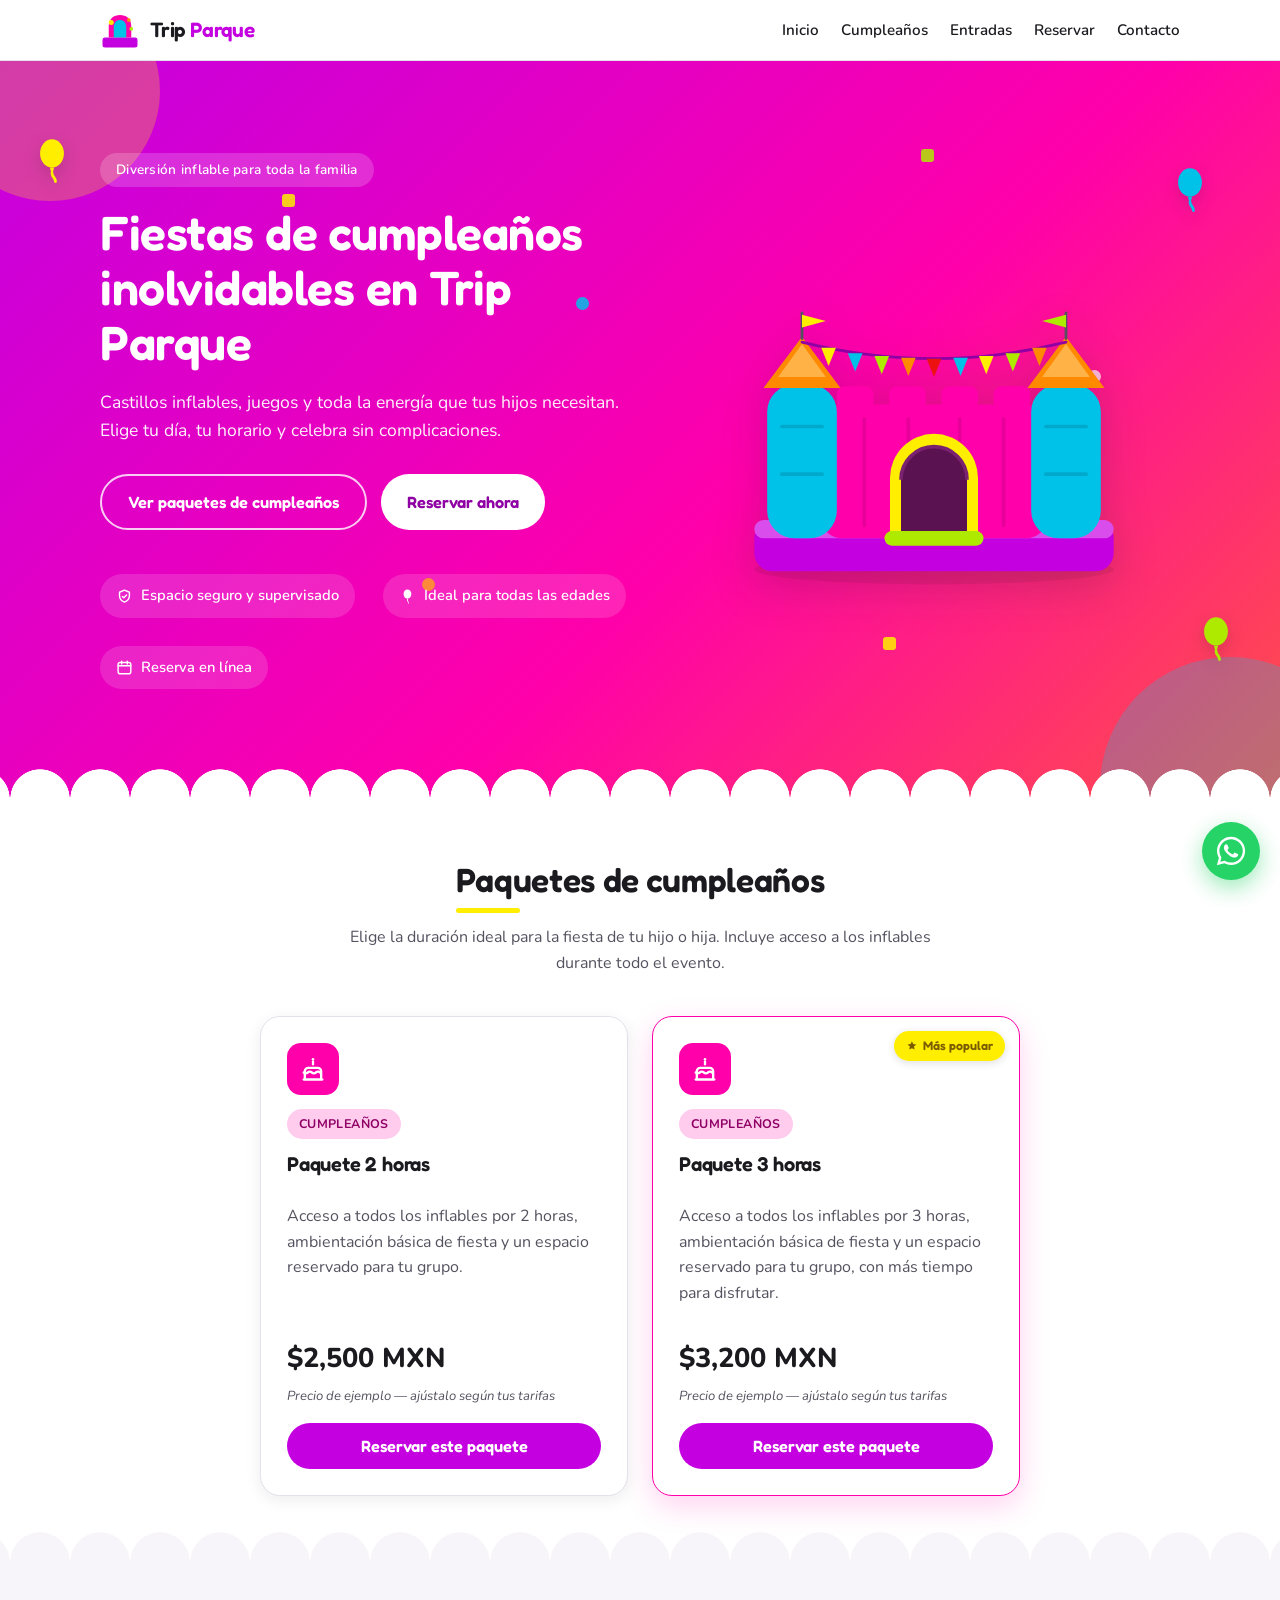
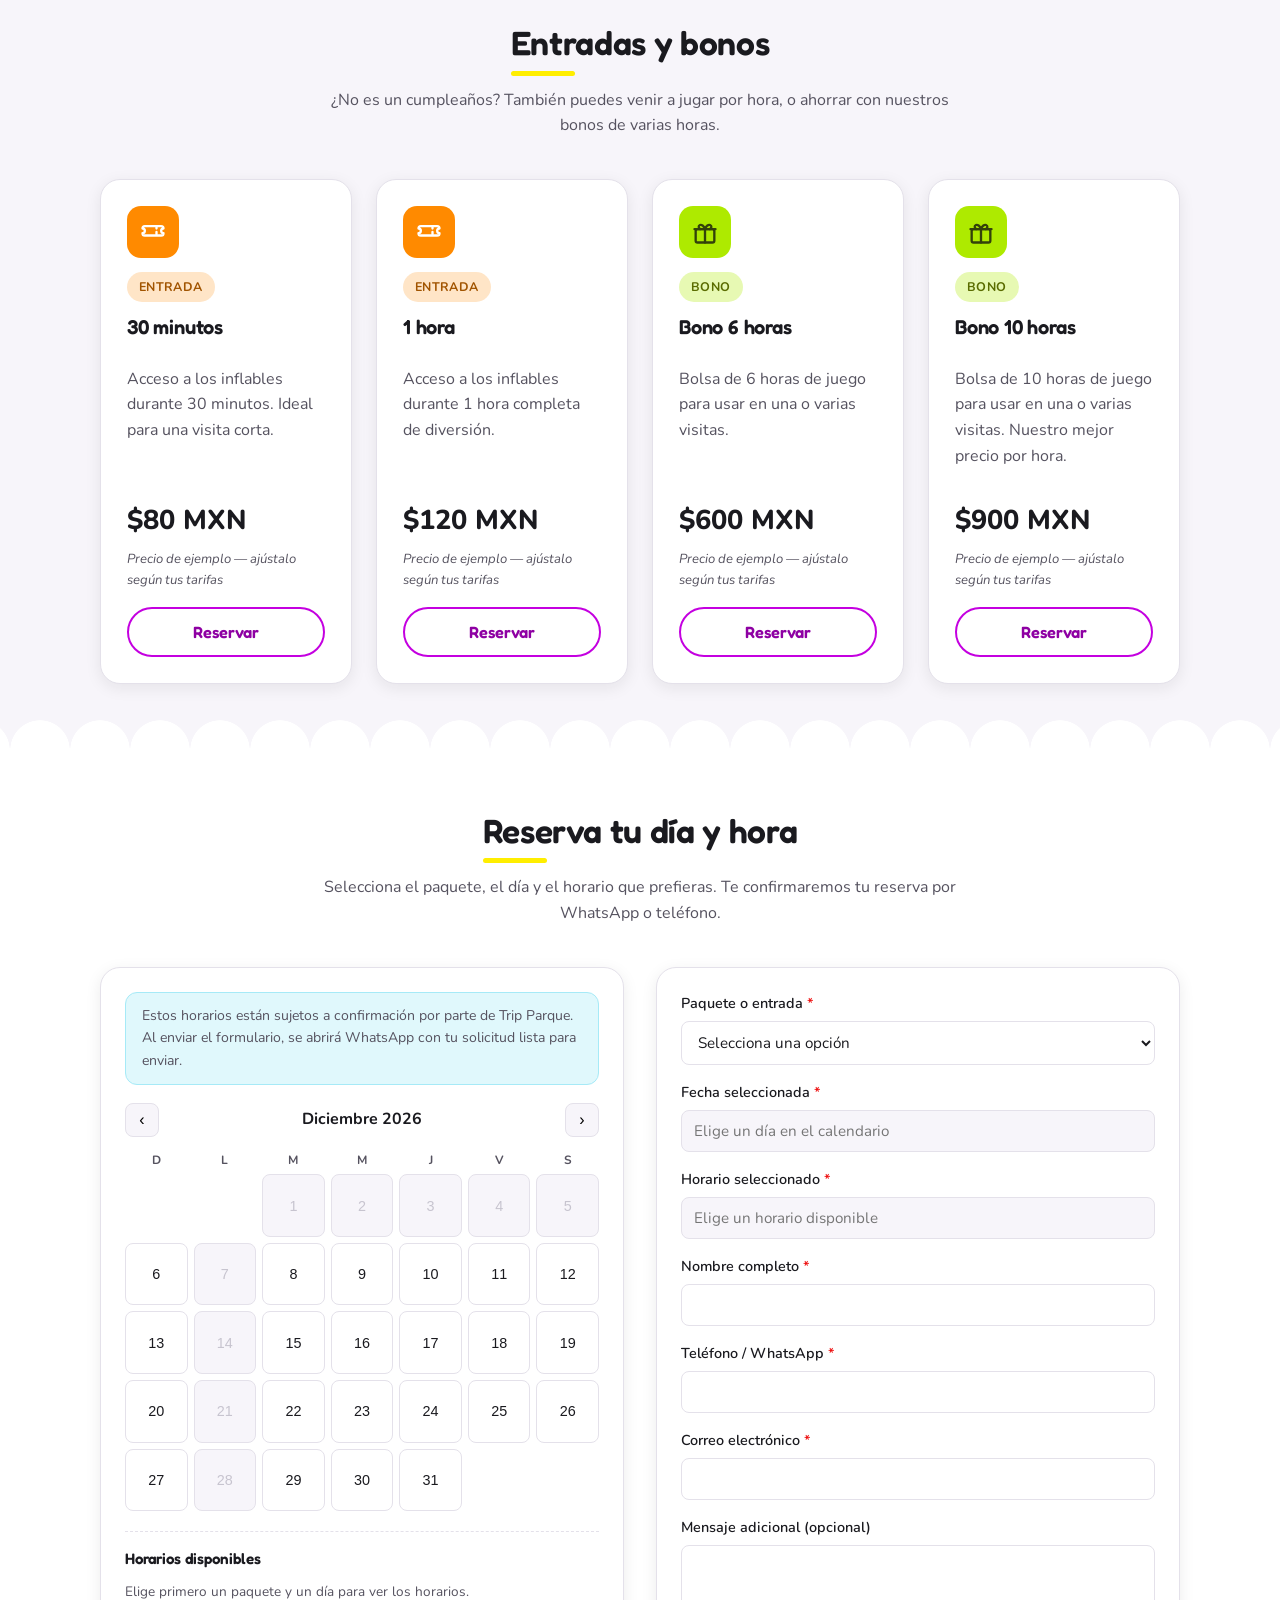
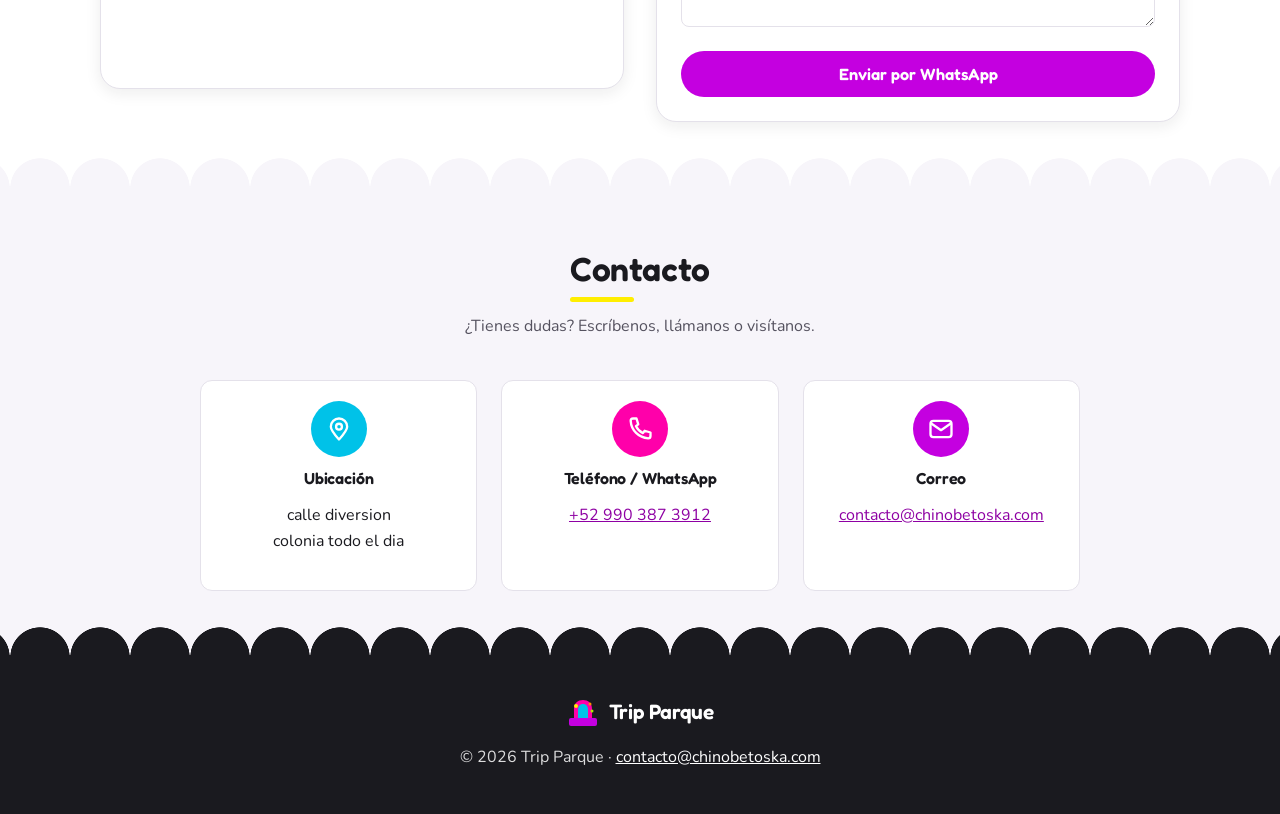
==== commit 4c206e1d: "cambios web" ====
--- a/index.html
+++ b/index.html
@@ -3,8 +3,8 @@
 <head>
   <meta charset="UTF-8" />
   <meta name="viewport" content="width=device-width, initial-scale=1.0" />
-  <title>Tye Parque — Parque infantil inflable y fiestas de cumpleaños</title>
-  <meta name="description" content="Tye Parque: parque infantil inflable para fiestas de cumpleaños. Reserva tu día y hora en línea. Entradas, bonos y paquetes de cumpleaños." />
+  <title>Trip Parque — Parque infantil inflable y fiestas de cumpleaños</title>
+  <meta name="description" content="Trip Parque: parque infantil inflable para fiestas de cumpleaños. Reserva tu día y hora en línea. Entradas, bonos y paquetes de cumpleaños." />
   <link rel="icon" type="image/svg+xml" href="favicon.svg" />
   <link rel="preconnect" href="https://fonts.googleapis.com" />
   <link rel="preconnect" href="https://fonts.gstatic.com" crossorigin />
@@ -66,7 +66,7 @@
     <div class="container">
       <a class="brand" href="#inicio">
         <img src="assets/logo.svg" alt="" width="40" height="40" />
-        <span class="logo-text">Tye <span>Parque</span></span>
+        <span class="logo-text">Trip <span>Parque</span></span>
       </a>
       <button class="nav-toggle" id="nav-toggle" aria-expanded="false" aria-controls="main-nav" aria-label="Abrir menú">
         <svg class="icon" aria-hidden="true"><use href="#i-menu"/></svg>
@@ -99,7 +99,7 @@
       <div class="container hero-inner">
         <div class="hero-copy">
           <span class="hero-eyebrow">Diversión inflable para toda la familia</span>
-          <h1>Fiestas de cumpleaños inolvidables en Tye Parque</h1>
+          <h1>Fiestas de cumpleaños inolvidables en Trip Parque</h1>
           <p>Castillos inflables, juegos y toda la energía que tus hijos necesitan. Elige tu día, tu horario y celebra sin complicaciones.</p>
           <div class="hero-actions">
             <a class="btn btn-outline" href="#paquetes">Ver paquetes de cumpleaños</a>
@@ -227,14 +227,14 @@
       <div class="container">
         <div class="section-head reveal">
           <h2>Reserva tu día y hora</h2>
-          <p class="section-lead">Selecciona el paquete, el día y el horario que prefieras. Te confirmaremos tu reserva por correo o teléfono.</p>
+          <p class="section-lead">Selecciona el paquete, el día y el horario que prefieras. Te confirmaremos tu reserva por WhatsApp o teléfono.</p>
         </div>
 
         <div class="reserve-layout">
 
           <div class="calendar-card reveal">
             <div class="reserve-note">
-              Estos horarios están sujetos a confirmación por parte de Tye Parque. Al enviar el formulario, se abrirá tu correo para completar la solicitud.
+              Estos horarios están sujetos a confirmación por parte de Trip Parque. Al enviar el formulario, se abrirá WhatsApp con tu solicitud lista para enviar.
             </div>
             <div class="calendar-header">
               <button type="button" id="cal-prev" aria-label="Mes anterior">‹</button>
@@ -306,7 +306,7 @@
                 <textarea id="mensaje" name="mensaje" rows="3"></textarea>
               </div>
 
-              <button type="submit" class="btn btn-primary btn-block">Enviar solicitud de reserva</button>
+              <button type="submit" class="btn btn-primary btn-block">Enviar por WhatsApp</button>
 
               <div class="form-status" id="form-status" role="status"></div>
             </form>
@@ -327,17 +327,17 @@
           <div class="contact-card reveal">
             <div class="contact-icon contact-icon--location"><svg aria-hidden="true"><use href="#i-location"/></svg></div>
             <h3>Ubicación</h3>
-            <p class="placeholder-text">[Dirección — completar]<br />[Ciudad — completar]</p>
+            <p>calle diversion<br />colonia todo el dia</p>
           </div>
           <div class="contact-card reveal">
             <div class="contact-icon contact-icon--phone"><svg aria-hidden="true"><use href="#i-phone"/></svg></div>
             <h3>Teléfono / WhatsApp</h3>
-            <p class="placeholder-text">[Teléfono/WhatsApp — completar]</p>
+            <p><a href="https://wa.me/529903873912?text=Hola%2C%20vi%20su%20p%C3%A1gina%20y%20quiero%20apartar%20un%20inflable" target="_blank" rel="noopener">+52 990 387 3912</a></p>
           </div>
           <div class="contact-card reveal">
             <div class="contact-icon contact-icon--mail"><svg aria-hidden="true"><use href="#i-mail"/></svg></div>
             <h3>Correo</h3>
-            <p><a href="mailto:Tyeparque@hotmail.com">Tyeparque@hotmail.com</a></p>
+            <p><a href="mailto:contacto@chinobetoska.com">contacto@chinobetoska.com</a></p>
           </div>
         </div>
       </div>
@@ -349,16 +349,14 @@
     <div class="container">
       <div class="brand">
         <img src="assets/logo.svg" alt="" width="32" height="32" />
-        <span class="logo-text" style="color:#fff;">Tye Parque</span>
-      </div>
-      <p>© <span id="footer-year"></span> Tye Parque · <a href="mailto:Tyeparque@hotmail.com">Tyeparque@hotmail.com</a></p>
-      <p class="footer-disclaimer">Sitio en construcción — los precios y datos de contacto son de ejemplo y serán actualizados próximamente.</p>
+        <span class="logo-text" style="color:#fff;">Trip Parque</span>
+      </div>
+      <p>© <span id="footer-year"></span> Trip Parque · <a href="mailto:contacto@chinobetoska.com">contacto@chinobetoska.com</a></p>
     </div>
   </footer>
 
   <!-- ===== Botón flotante de WhatsApp ===== -->
-  <!-- PLACEHOLDER:WHATSAPP — reemplaza 5215500000000 por el número real con código de país -->
-  <a class="whatsapp-fab" href="https://wa.me/5215500000000?text=Hola%20Tye%20Parque,%20quiero%20información%20sobre%20una%20reserva" target="_blank" rel="noopener" aria-label="Escríbenos por WhatsApp">
+  <a class="whatsapp-fab" href="https://wa.me/529903873912?text=Hola%2C%20vi%20su%20p%C3%A1gina%20y%20quiero%20apartar%20un%20inflable" target="_blank" rel="noopener" aria-label="Escríbenos por WhatsApp">
     <svg aria-hidden="true"><use href="#i-whatsapp"/></svg>
   </a>
 
--- a/css/styles.css
+++ b/css/styles.css
@@ -1,4 +1,4 @@
-/* ===== Tye Parque — Design tokens ===== */
+/* ===== Trip Parque — Design tokens ===== */
 :root {
   /* Brand palette (from reference images) */
   --tp-magenta: #FF00AA;
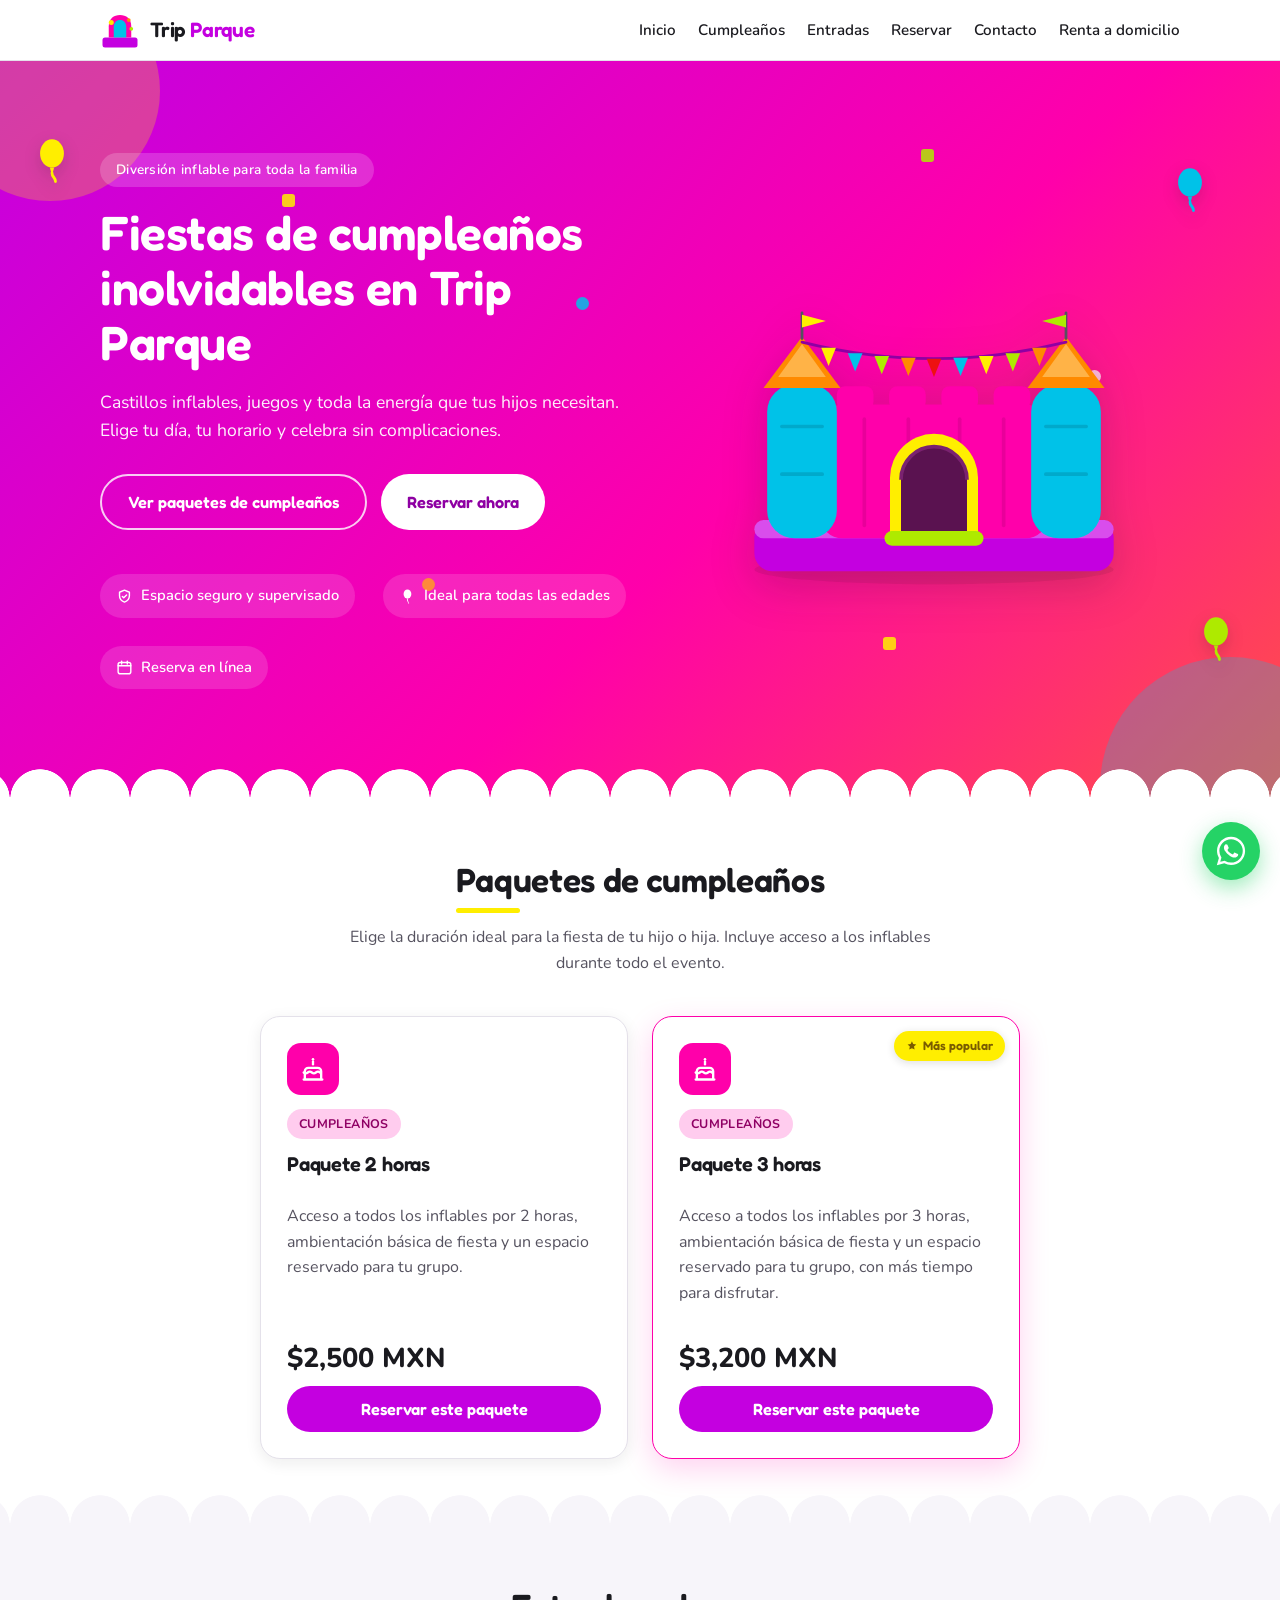
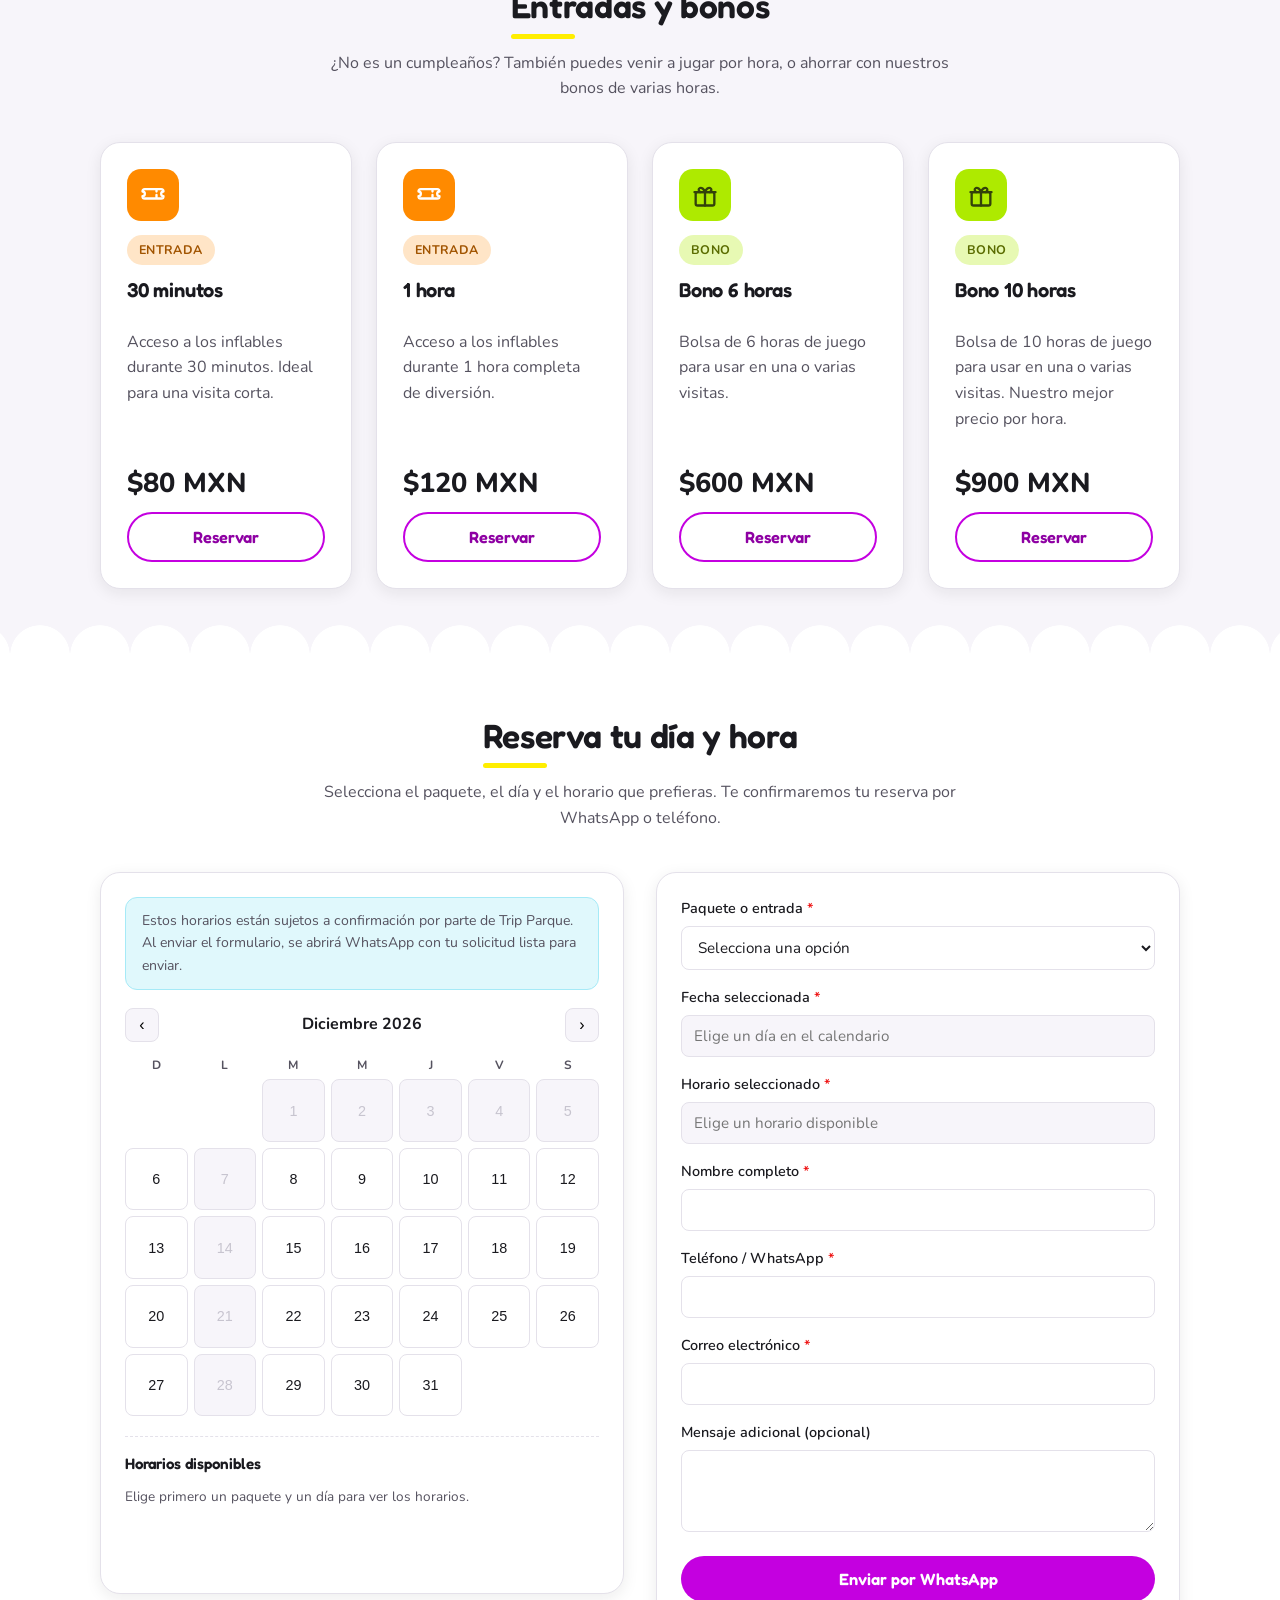
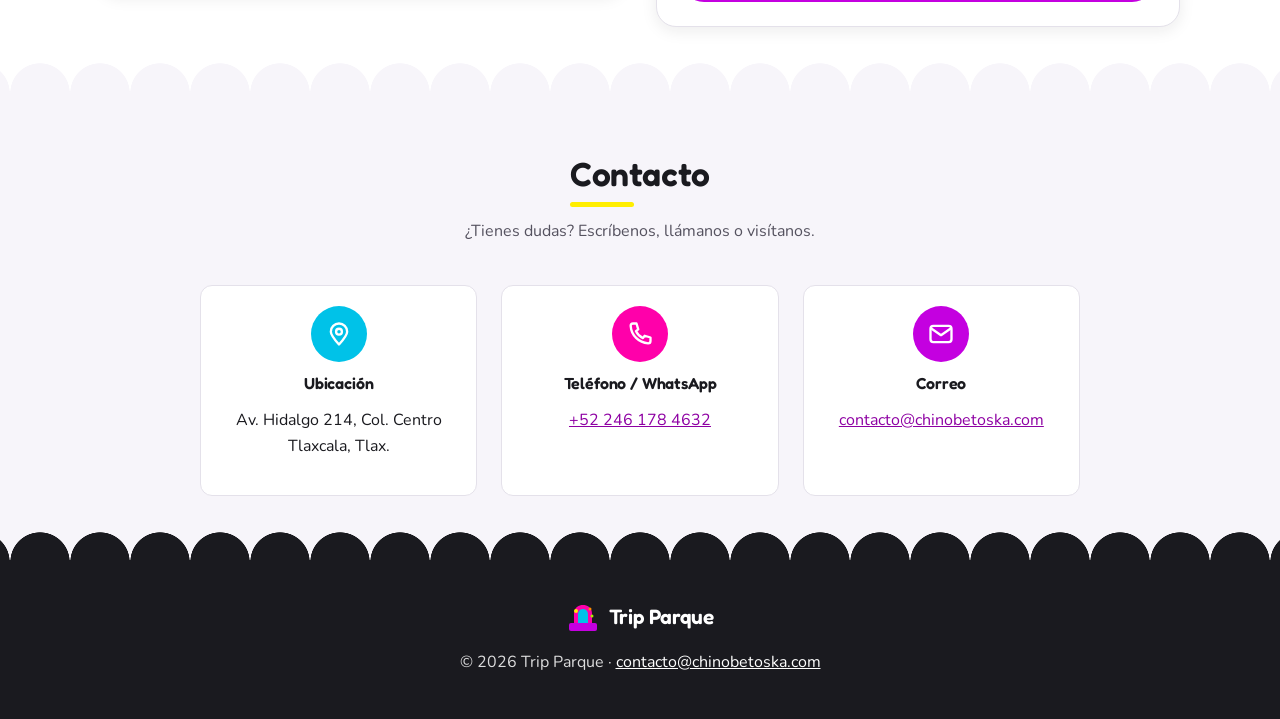
==== commit da41be0b: "cambios de renta" ====
--- a/index.html
+++ b/index.html
@@ -77,6 +77,7 @@
         <a href="#entradas">Entradas</a>
         <a href="#reservar">Reservar</a>
         <a href="#contacto">Contacto</a>
+        <a href="renta.html">Renta a domicilio</a>
       </nav>
     </div>
   </header>
@@ -135,7 +136,6 @@
               <!-- PLACEHOLDER:PRICE -->
               <span class="price-example">$2,500 MXN</span>
             </div>
-            <small class="placeholder-note">Precio de ejemplo — ajústalo según tus tarifas</small>
             <button class="btn btn-primary btn-block reservar-paquete" data-package="cumple_2h">Reservar este paquete</button>
           </div>
 
@@ -149,7 +149,6 @@
               <!-- PLACEHOLDER:PRICE -->
               <span class="price-example">$3,200 MXN</span>
             </div>
-            <small class="placeholder-note">Precio de ejemplo — ajústalo según tus tarifas</small>
             <button class="btn btn-primary btn-block reservar-paquete" data-package="cumple_3h">Reservar este paquete</button>
           </div>
 
@@ -175,7 +174,6 @@
               <!-- PLACEHOLDER:PRICE -->
               <span class="price-example">$80 MXN</span>
             </div>
-            <small class="placeholder-note">Precio de ejemplo — ajústalo según tus tarifas</small>
             <button class="btn btn-secondary btn-block reservar-paquete" data-package="entrada_30m">Reservar</button>
           </div>
 
@@ -188,7 +186,6 @@
               <!-- PLACEHOLDER:PRICE -->
               <span class="price-example">$120 MXN</span>
             </div>
-            <small class="placeholder-note">Precio de ejemplo — ajústalo según tus tarifas</small>
             <button class="btn btn-secondary btn-block reservar-paquete" data-package="entrada_1h">Reservar</button>
           </div>
 
@@ -201,7 +198,6 @@
               <!-- PLACEHOLDER:PRICE -->
               <span class="price-example">$600 MXN</span>
             </div>
-            <small class="placeholder-note">Precio de ejemplo — ajústalo según tus tarifas</small>
             <button class="btn btn-secondary btn-block reservar-paquete" data-package="bono_6h">Reservar</button>
           </div>
 
@@ -214,7 +210,6 @@
               <!-- PLACEHOLDER:PRICE -->
               <span class="price-example">$900 MXN</span>
             </div>
-            <small class="placeholder-note">Precio de ejemplo — ajústalo según tus tarifas</small>
             <button class="btn btn-secondary btn-block reservar-paquete" data-package="bono_10h">Reservar</button>
           </div>
 
@@ -327,12 +322,12 @@
           <div class="contact-card reveal">
             <div class="contact-icon contact-icon--location"><svg aria-hidden="true"><use href="#i-location"/></svg></div>
             <h3>Ubicación</h3>
-            <p>calle diversion<br />colonia todo el dia</p>
+            <p>Av. Hidalgo 214, Col. Centro<br />Tlaxcala, Tlax.</p>
           </div>
           <div class="contact-card reveal">
             <div class="contact-icon contact-icon--phone"><svg aria-hidden="true"><use href="#i-phone"/></svg></div>
             <h3>Teléfono / WhatsApp</h3>
-            <p><a href="https://wa.me/529903873912?text=Hola%2C%20vi%20su%20p%C3%A1gina%20y%20quiero%20apartar%20un%20inflable" target="_blank" rel="noopener">+52 990 387 3912</a></p>
+            <p><a href="https://wa.me/522461784632?text=Hola%2C%20vi%20su%20p%C3%A1gina%20y%20quiero%20apartar%20un%20inflable" target="_blank" rel="noopener">+52 246 178 4632</a></p>
           </div>
           <div class="contact-card reveal">
             <div class="contact-icon contact-icon--mail"><svg aria-hidden="true"><use href="#i-mail"/></svg></div>
@@ -356,7 +351,7 @@
   </footer>
 
   <!-- ===== Botón flotante de WhatsApp ===== -->
-  <a class="whatsapp-fab" href="https://wa.me/529903873912?text=Hola%2C%20vi%20su%20p%C3%A1gina%20y%20quiero%20apartar%20un%20inflable" target="_blank" rel="noopener" aria-label="Escríbenos por WhatsApp">
+  <a class="whatsapp-fab" href="https://wa.me/522461784632?text=Hola%2C%20vi%20su%20p%C3%A1gina%20y%20quiero%20apartar%20un%20inflable" target="_blank" rel="noopener" aria-label="Escríbenos por WhatsApp">
     <svg aria-hidden="true"><use href="#i-whatsapp"/></svg>
   </a>
 
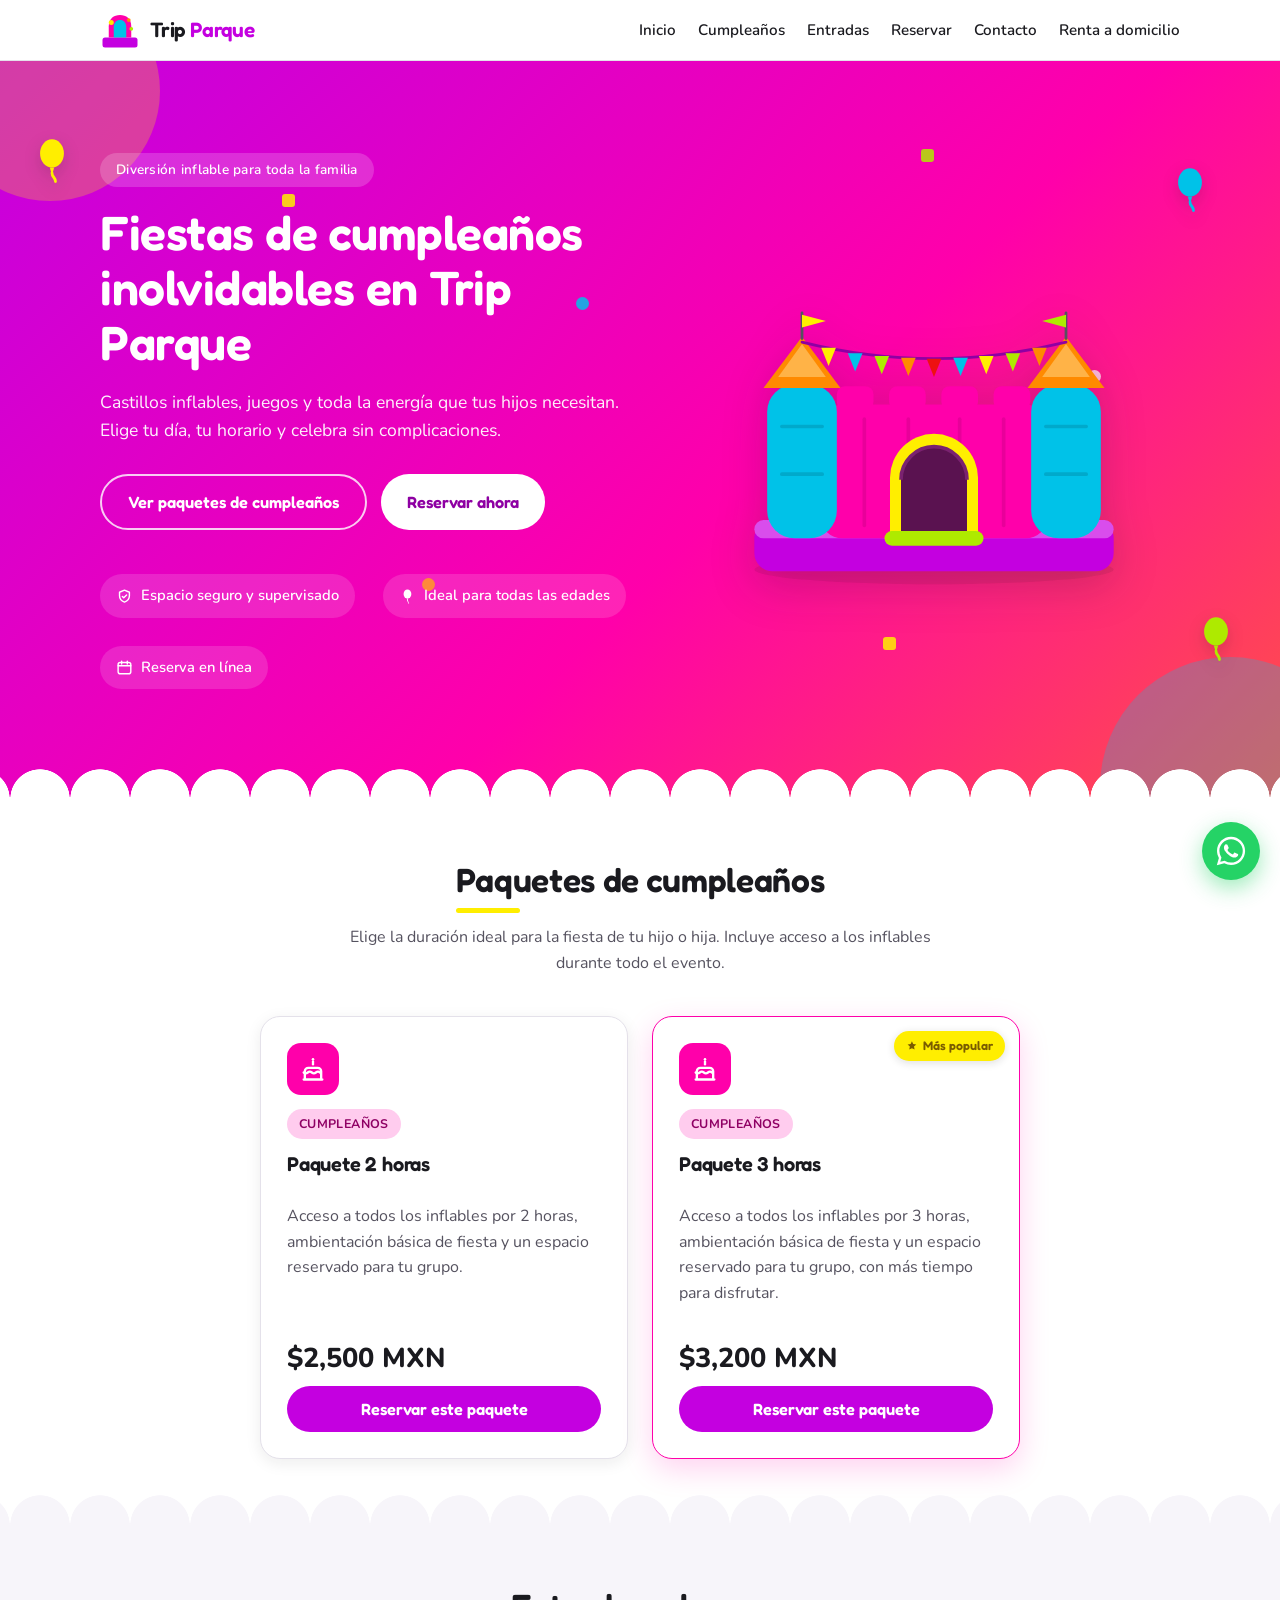
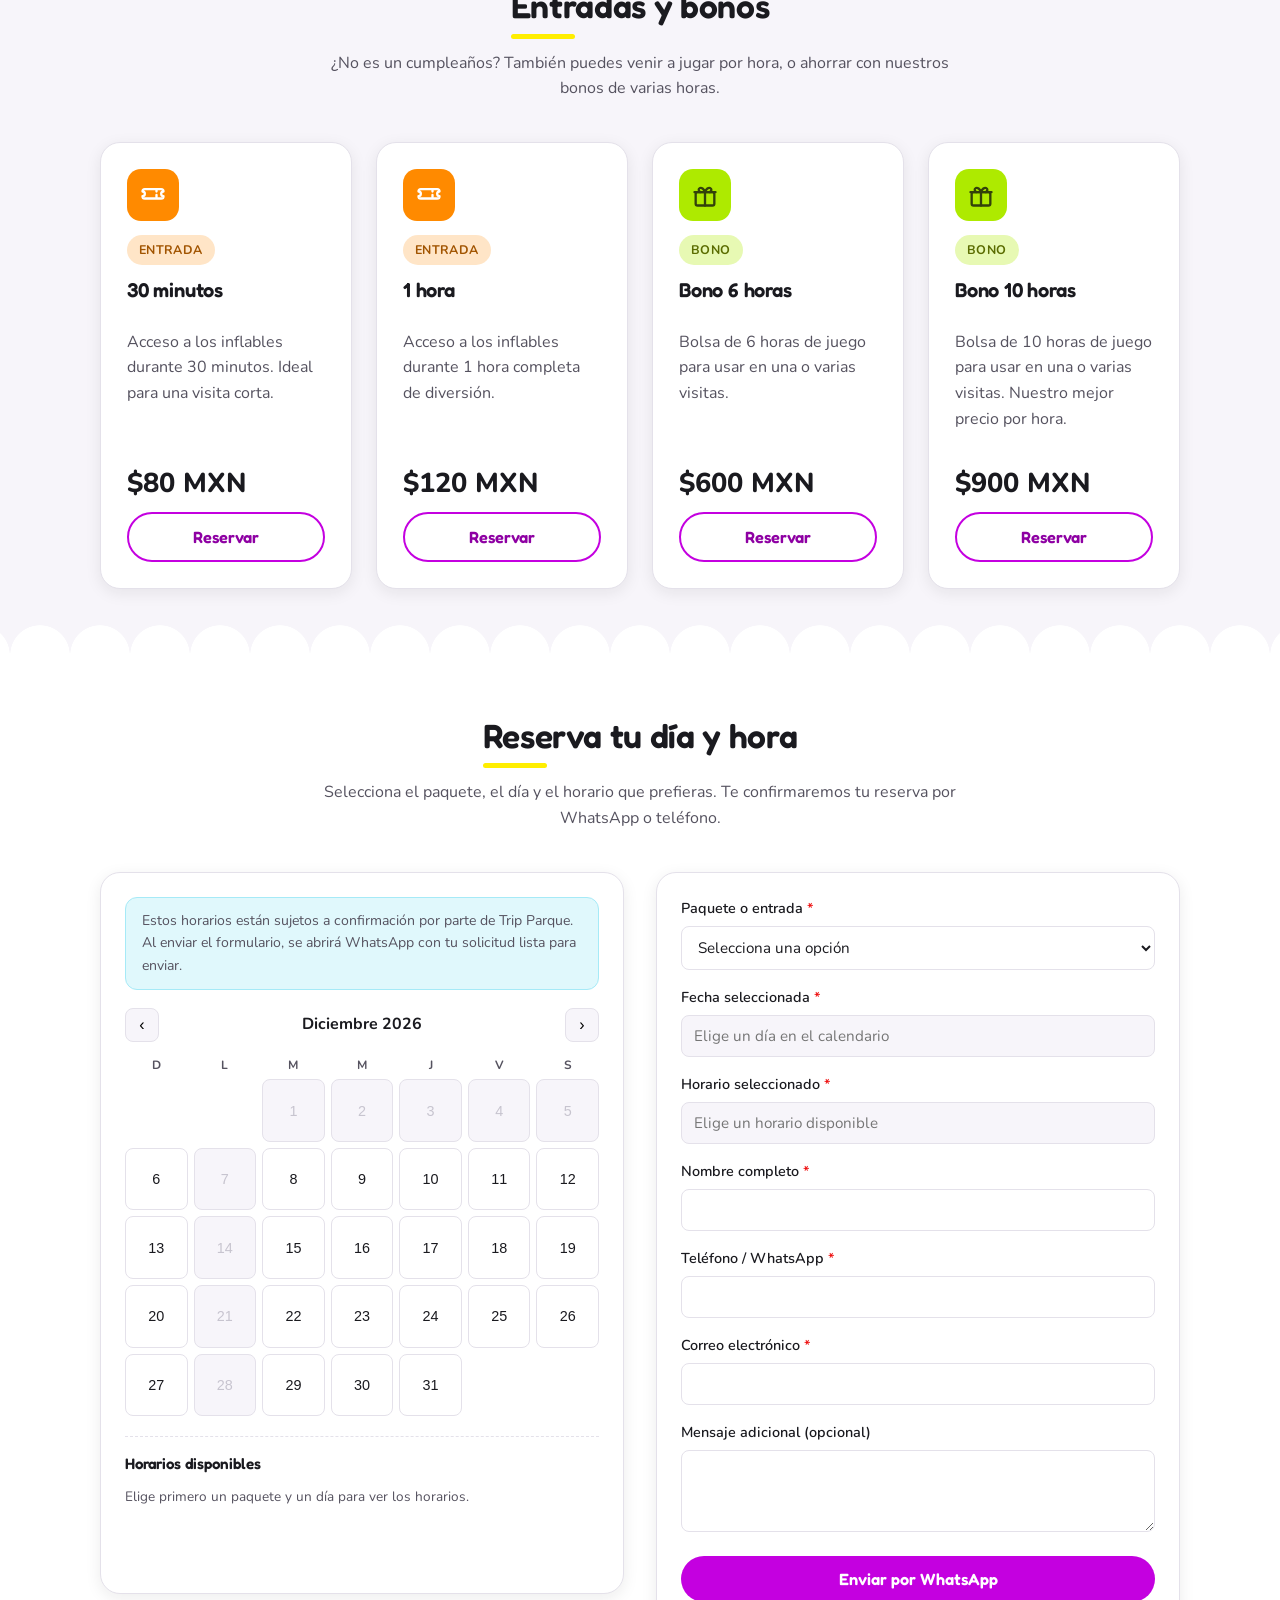
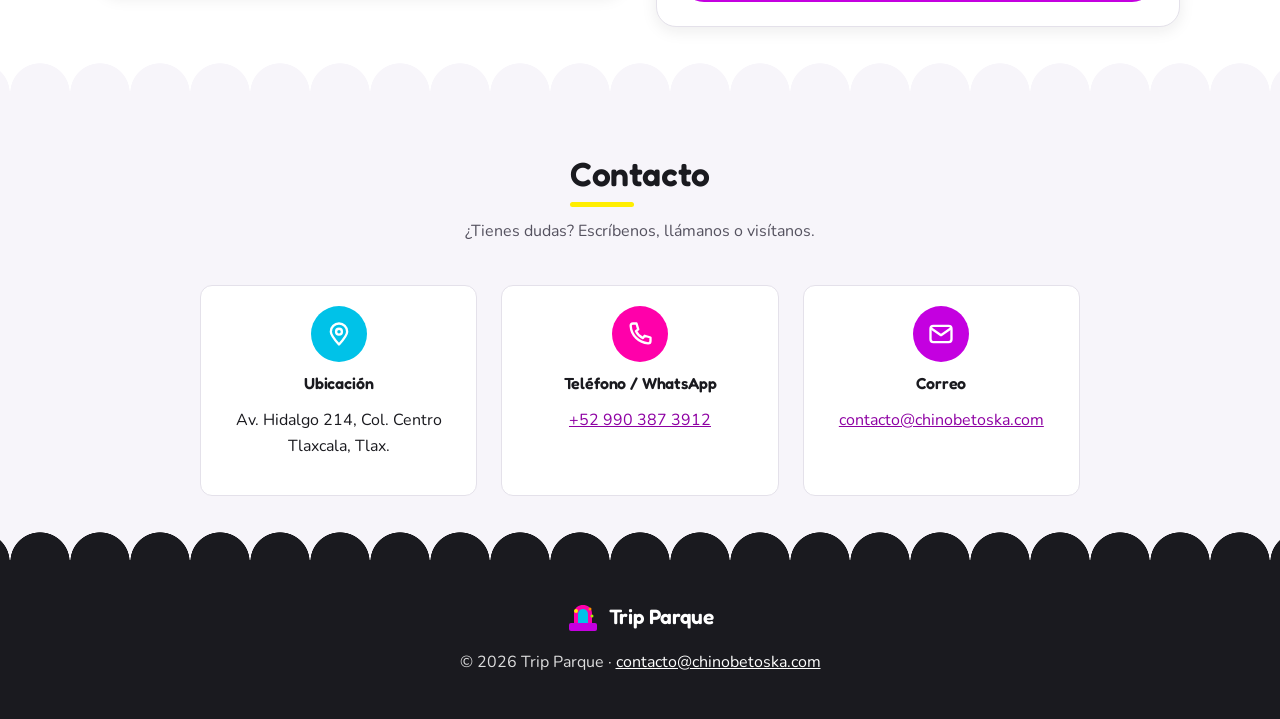
==== commit 01c36606: "cambio numero visible" ====
--- a/index.html
+++ b/index.html
@@ -327,7 +327,7 @@
           <div class="contact-card reveal">
             <div class="contact-icon contact-icon--phone"><svg aria-hidden="true"><use href="#i-phone"/></svg></div>
             <h3>Teléfono / WhatsApp</h3>
-            <p><a href="https://wa.me/522461784632?text=Hola%2C%20vi%20su%20p%C3%A1gina%20y%20quiero%20apartar%20un%20inflable" target="_blank" rel="noopener">+52 246 178 4632</a></p>
+            <p><a href="https://wa.me/529903873912?text=Hola%2C%20vi%20su%20p%C3%A1gina%20y%20quiero%20apartar%20un%20inflable" target="_blank" rel="noopener">+52 990 387 3912</a></p>
           </div>
           <div class="contact-card reveal">
             <div class="contact-icon contact-icon--mail"><svg aria-hidden="true"><use href="#i-mail"/></svg></div>
@@ -351,7 +351,7 @@
   </footer>
 
   <!-- ===== Botón flotante de WhatsApp ===== -->
-  <a class="whatsapp-fab" href="https://wa.me/522461784632?text=Hola%2C%20vi%20su%20p%C3%A1gina%20y%20quiero%20apartar%20un%20inflable" target="_blank" rel="noopener" aria-label="Escríbenos por WhatsApp">
+  <a class="whatsapp-fab" href="https://wa.me/529903873912?text=Hola%2C%20vi%20su%20p%C3%A1gina%20y%20quiero%20apartar%20un%20inflable" target="_blank" rel="noopener" aria-label="Escríbenos por WhatsApp">
     <svg aria-hidden="true"><use href="#i-whatsapp"/></svg>
   </a>
 
